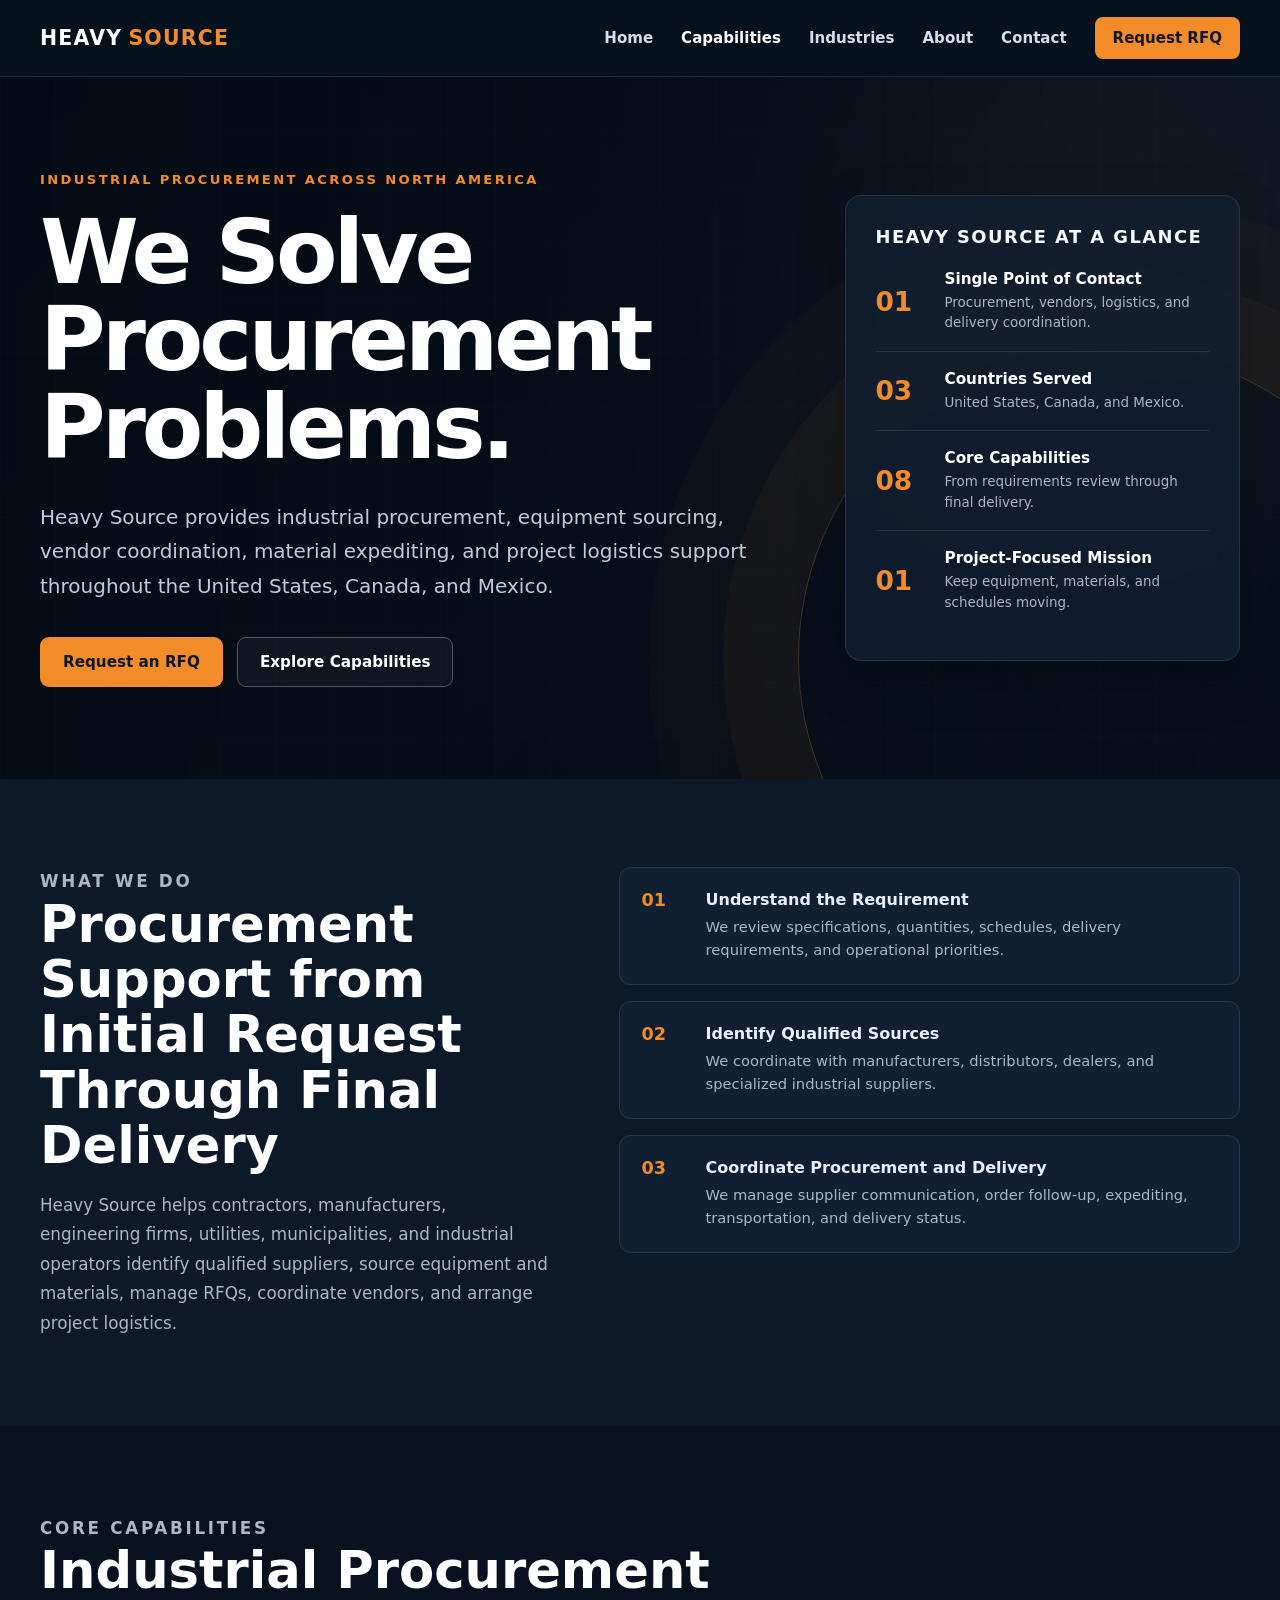
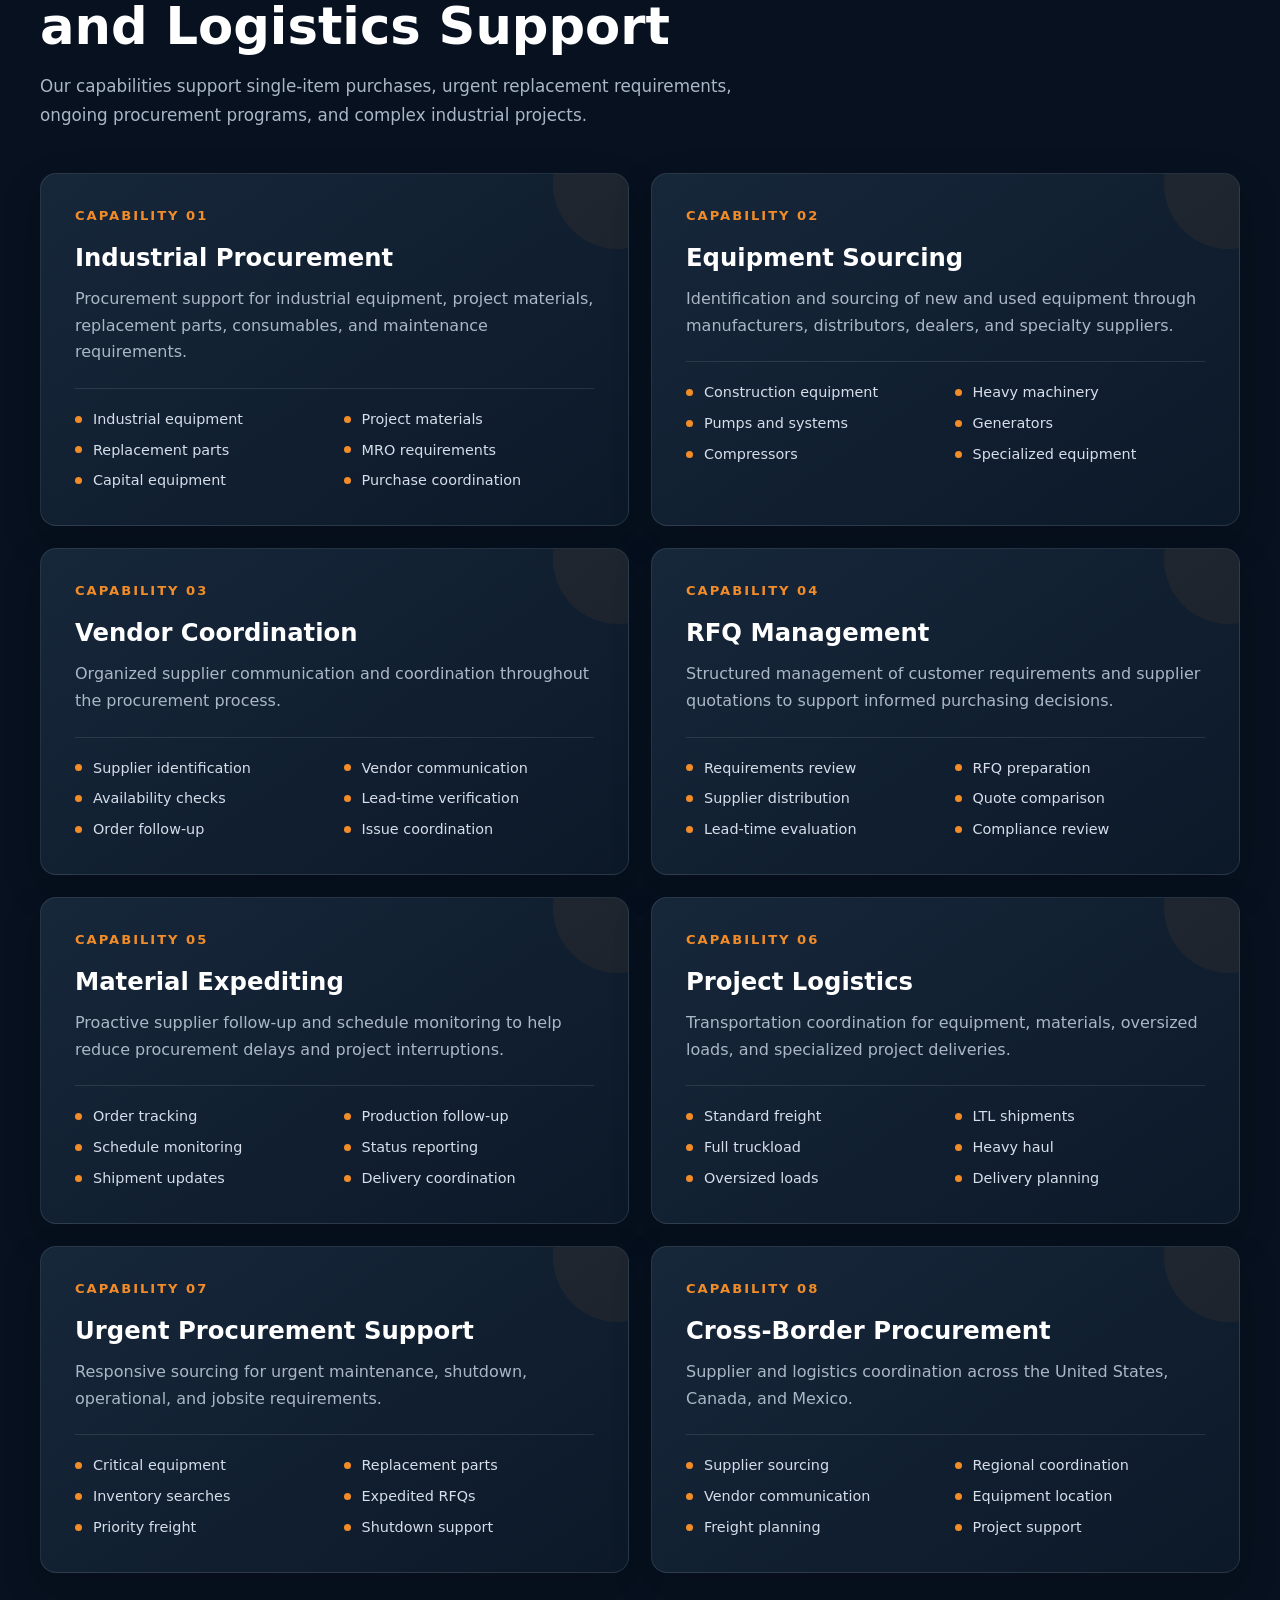
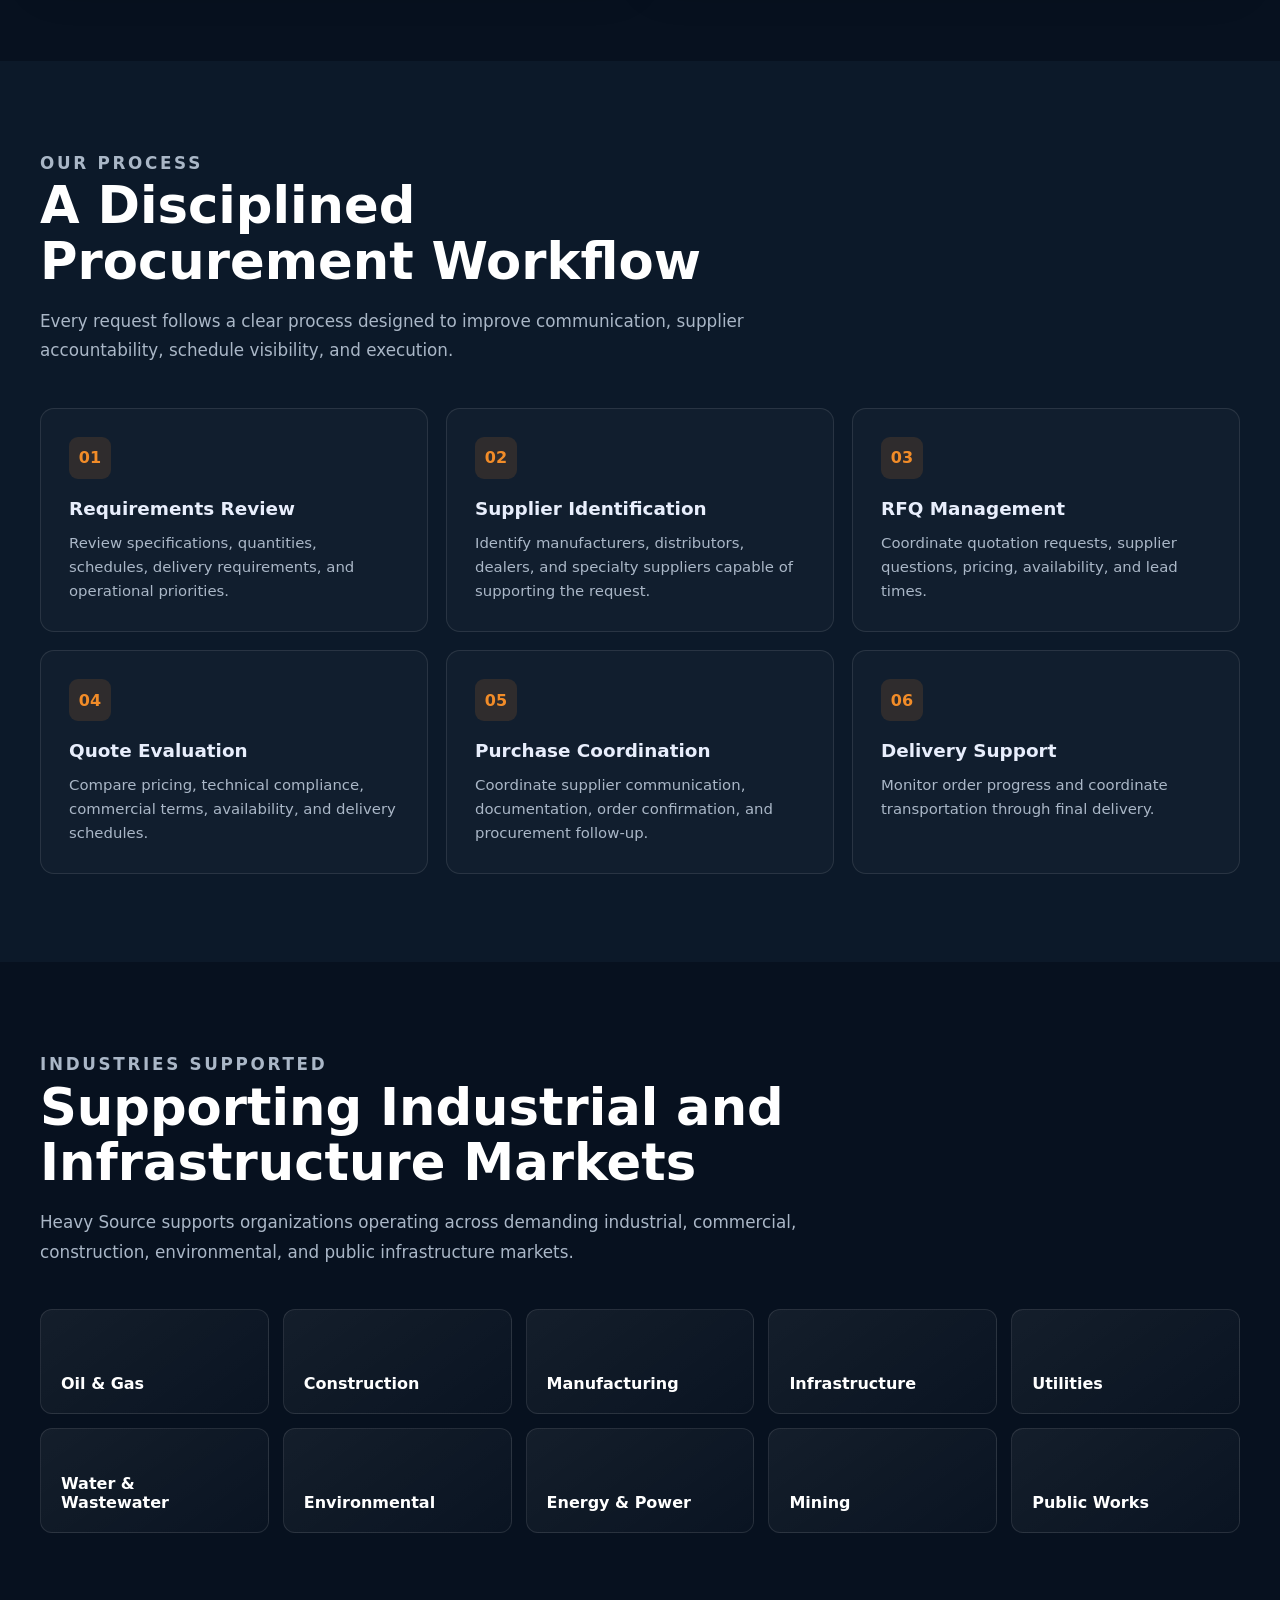
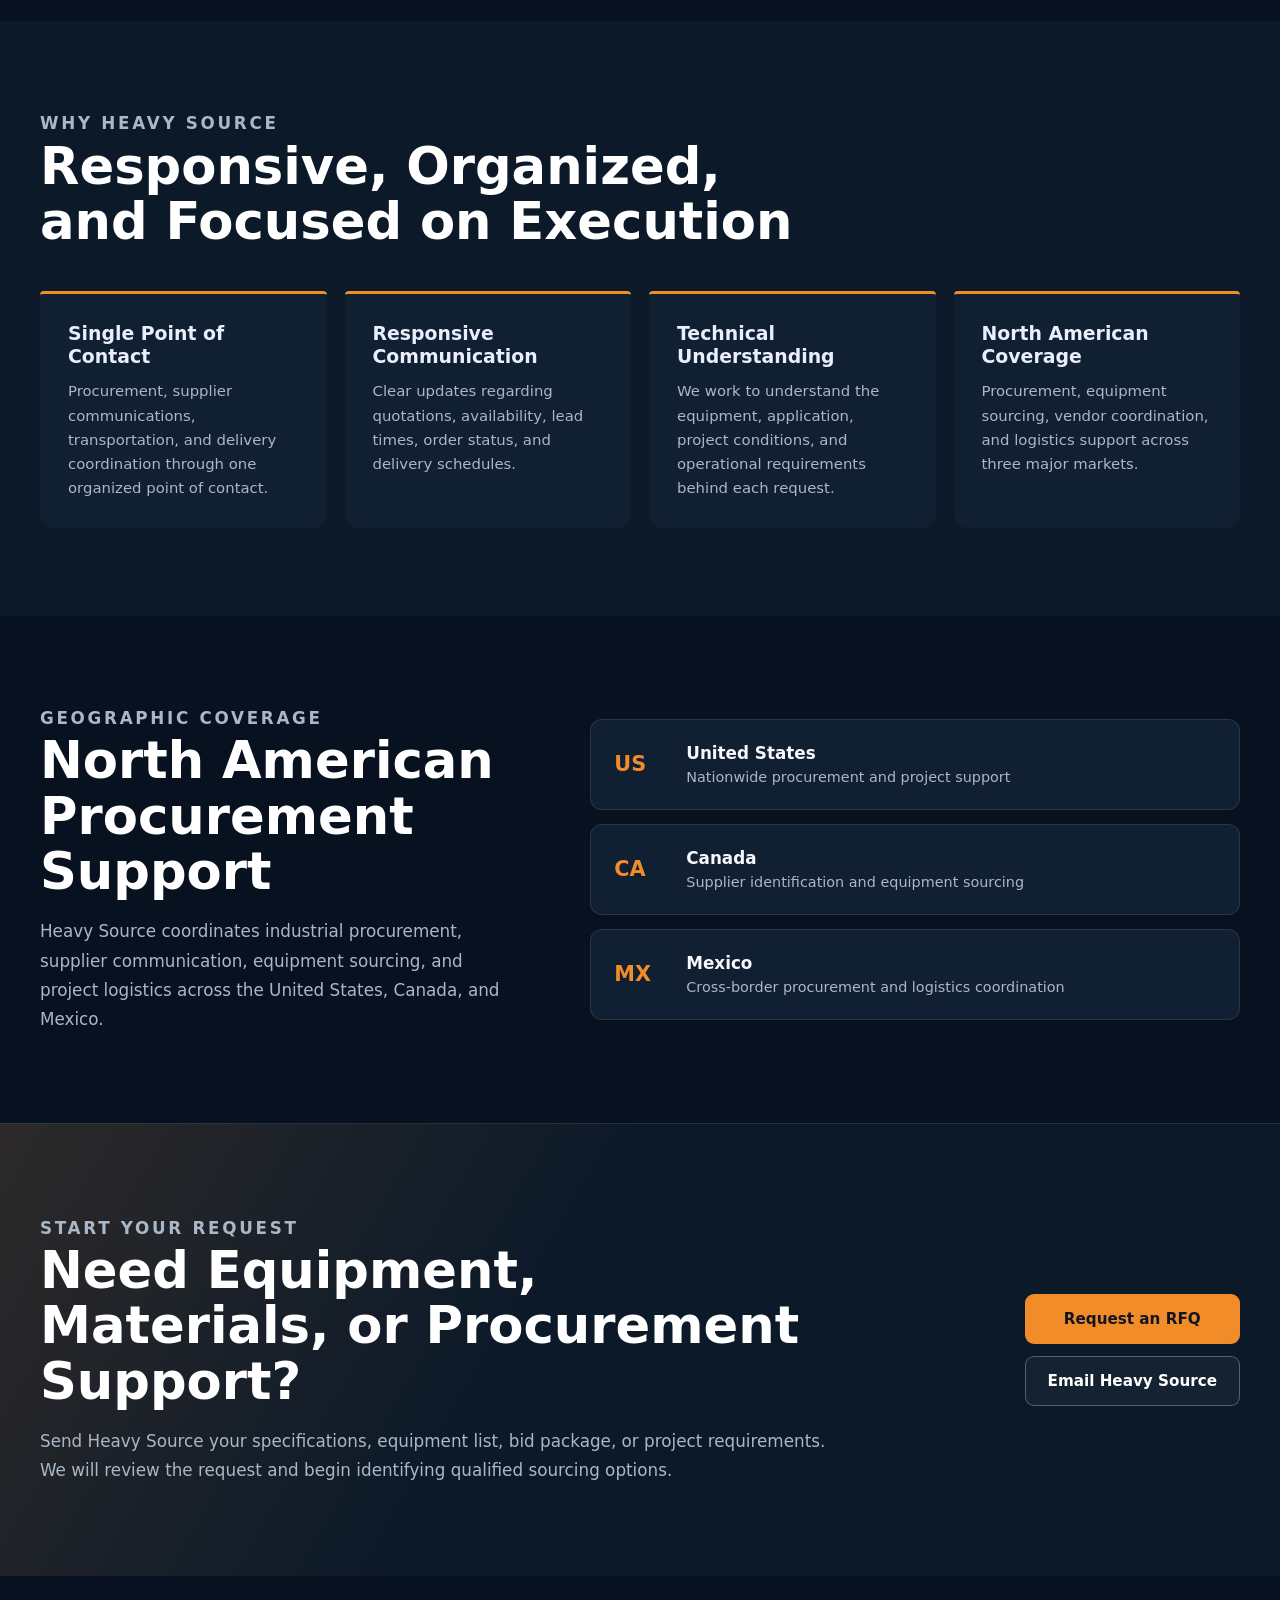
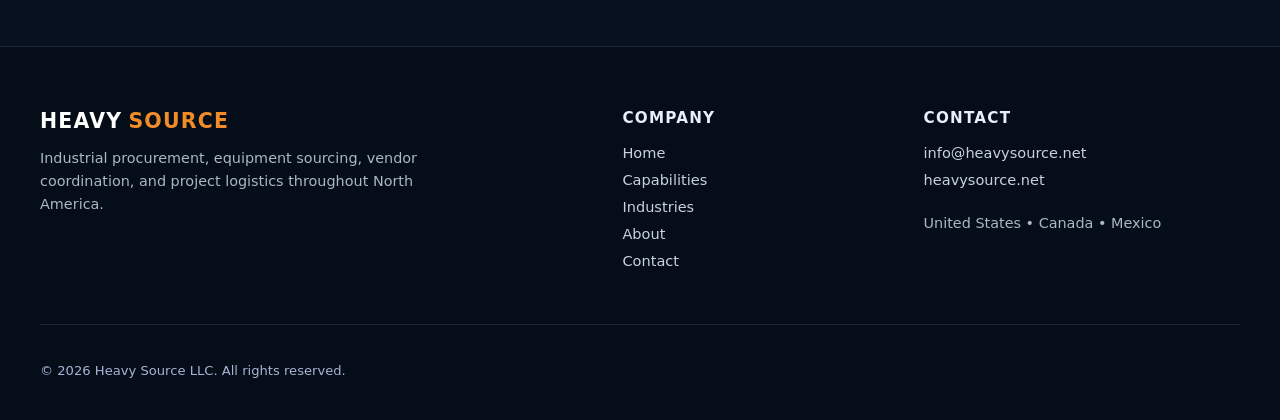
==== capabilities.html @ 03fdd7ea "Add complete capabilities page" ====
<!DOCTYPE html>
<html lang="en">
<head>
  <meta charset="UTF-8">

  <meta
    name="viewport"
    content="width=device-width, initial-scale=1.0"
  >

  <meta
    name="description"
    content="Heavy Source provides industrial procurement, equipment sourcing, vendor coordination, material expediting, and project logistics throughout the United States, Canada, and Mexico."
  >

  <meta
    name="keywords"
    content="industrial procurement, equipment sourcing, heavy equipment sourcing, project logistics, vendor management, material expediting, heavy haul logistics, North America"
  >

  <meta name="author" content="Heavy Source LLC">

  <title>Capabilities | Heavy Source LLC</title>

  <link rel="stylesheet" href="style.css?v=5">

  <style>
    /* =========================================================
       CAPABILITIES PAGE
       These styles are intentionally contained in this file.
       We can move them into style.css after the page is approved.
    ========================================================= */

    :root {
      --cap-bg: #07111f;
      --cap-bg-soft: #0c1929;
      --cap-panel: #101f31;
      --cap-panel-light: #17283b;
      --cap-border: rgba(255, 255, 255, 0.1);
      --cap-text: #f6f8fb;
      --cap-muted: #aab7c7;
      --cap-accent: #f28c28;
      --cap-accent-hover: #ff9d3f;
      --cap-white: #ffffff;
      --cap-max-width: 1200px;
      --cap-radius: 16px;
      --cap-shadow: 0 20px 50px rgba(0, 0, 0, 0.22);
    }

    html {
      scroll-behavior: smooth;
    }

    body {
      margin: 0;
      background: var(--cap-bg);
      color: var(--cap-text);
    }

    .cap-container {
      width: min(calc(100% - 40px), var(--cap-max-width));
      margin: 0 auto;
    }

    .cap-section {
      padding: 88px 0;
    }

    .cap-section-dark {
      background: var(--cap-bg-soft);
    }

    .cap-section-label {
      display: inline-block;
      margin: 0 0 14px;
      color: var(--cap-accent);
      font-size: 0.78rem;
      font-weight: 800;
      letter-spacing: 0.16em;
      text-transform: uppercase;
    }

    .cap-section-heading {
      max-width: 760px;
      margin-bottom: 42px;
    }

    .cap-section-heading h2,
    .cap-intro-copy h2,
    .cap-coverage-copy h2,
    .cap-final-cta h2 {
      margin: 0 0 18px;
      color: var(--cap-white);
      font-size: clamp(2rem, 4vw, 3.25rem);
      line-height: 1.08;
    }

    .cap-section-heading p,
    .cap-intro-copy p,
    .cap-coverage-copy p,
    .cap-final-cta p {
      margin: 0;
      color: var(--cap-muted);
      font-size: 1.05rem;
      line-height: 1.75;
    }

    /* Header */

    .cap-header {
      position: sticky;
      top: 0;
      z-index: 1000;
      border-bottom: 1px solid var(--cap-border);
      background: rgba(7, 17, 31, 0.94);
      backdrop-filter: blur(14px);
    }

    .cap-nav {
      min-height: 76px;
      display: flex;
      align-items: center;
      justify-content: space-between;
      gap: 30px;
    }

    .cap-logo {
      display: inline-flex;
      align-items: baseline;
      gap: 6px;
      color: var(--cap-white);
      text-decoration: none;
      font-size: 1.28rem;
      font-weight: 900;
      letter-spacing: 0.06em;
    }

    .cap-logo-source {
      color: var(--cap-accent);
    }

    .cap-menu {
      display: flex;
      align-items: center;
      gap: 28px;
    }

    .cap-menu a {
      color: #d6deea;
      text-decoration: none;
      font-size: 0.94rem;
      font-weight: 700;
      transition:
        color 0.2s ease,
        transform 0.2s ease;
    }

    .cap-menu a:hover,
    .cap-menu a.active {
      color: var(--cap-white);
    }

    .cap-menu a:hover {
      transform: translateY(-1px);
    }

    .cap-menu .cap-nav-rfq {
      padding: 12px 18px;
      border-radius: 8px;
      background: var(--cap-accent);
      color: #111821;
    }

    .cap-menu .cap-nav-rfq:hover {
      background: var(--cap-accent-hover);
      color: #111821;
    }

    .cap-menu-button {
      display: none;
      border: 1px solid var(--cap-border);
      border-radius: 8px;
      background: transparent;
      color: var(--cap-white);
      padding: 9px 12px;
      font-size: 1.35rem;
      cursor: pointer;
    }

    /* Hero */

    .cap-hero {
      position: relative;
      isolation: isolate;
      overflow: hidden;
      min-height: 700px;
      display: flex;
      align-items: center;
      background:
        linear-gradient(
          90deg,
          rgba(4, 11, 21, 0.98) 0%,
          rgba(4, 11, 21, 0.91) 48%,
          rgba(4, 11, 21, 0.62) 100%
        ),
        radial-gradient(
          circle at 82% 26%,
          rgba(242, 140, 40, 0.2),
          transparent 34%
        ),
        linear-gradient(
          145deg,
          #07111f 0%,
          #10243a 55%,
          #07111f 100%
        );
    }

    .cap-hero::before {
      content: "";
      position: absolute;
      inset: 0;
      z-index: -2;
      opacity: 0.14;
      background-image:
        linear-gradient(
          rgba(255, 255, 255, 0.08) 1px,
          transparent 1px
        ),
        linear-gradient(
          90deg,
          rgba(255, 255, 255, 0.08) 1px,
          transparent 1px
        );
      background-size: 55px 55px;
    }

    .cap-hero::after {
      content: "";
      position: absolute;
      right: -140px;
      bottom: -190px;
      z-index: -1;
      width: 620px;
      height: 620px;
      border: 1px solid rgba(242, 140, 40, 0.28);
      border-radius: 50%;
      box-shadow:
        0 0 0 75px rgba(242, 140, 40, 0.04),
        0 0 0 150px rgba(242, 140, 40, 0.025);
    }

    .cap-hero-layout {
      display: grid;
      grid-template-columns: minmax(0, 1.3fr) minmax(300px, 0.7fr);
      align-items: center;
      gap: 70px;
      padding: 92px 0;
    }

    .cap-eyebrow {
      margin: 0 0 18px;
      color: var(--cap-accent);
      font-size: 0.82rem;
      font-weight: 900;
      letter-spacing: 0.18em;
      text-transform: uppercase;
    }

    .cap-hero h1 {
      max-width: 800px;
      margin: 0;
      color: var(--cap-white);
      font-size: clamp(3rem, 7vw, 5.8rem);
      line-height: 0.98;
      letter-spacing: -0.045em;
    }

    .cap-hero-description {
      max-width: 710px;
      margin: 28px 0 0;
      color: #c1ccda;
      font-size: clamp(1.06rem, 2vw, 1.25rem);
      line-height: 1.72;
    }

    .cap-hero-actions {
      display: flex;
      flex-wrap: wrap;
      gap: 14px;
      margin-top: 34px;
    }

    .cap-button {
      display: inline-flex;
      align-items: center;
      justify-content: center;
      min-height: 50px;
      padding: 0 22px;
      border: 1px solid transparent;
      border-radius: 9px;
      text-decoration: none;
      font-size: 0.95rem;
      font-weight: 800;
      transition:
        transform 0.2s ease,
        background 0.2s ease,
        border-color 0.2s ease;
    }

    .cap-button:hover {
      transform: translateY(-2px);
    }

    .cap-button-primary {
      background: var(--cap-accent);
      color: #101720;
    }

    .cap-button-primary:hover {
      background: var(--cap-accent-hover);
    }

    .cap-button-secondary {
      border-color: rgba(255, 255, 255, 0.28);
      background: rgba(255, 255, 255, 0.04);
      color: var(--cap-white);
    }

    .cap-button-secondary:hover {
      border-color: rgba(255, 255, 255, 0.52);
      background: rgba(255, 255, 255, 0.08);
    }

    .cap-hero-panel {
      padding: 30px;
      border: 1px solid var(--cap-border);
      border-radius: var(--cap-radius);
      background: rgba(16, 31, 49, 0.82);
      box-shadow: var(--cap-shadow);
      backdrop-filter: blur(12px);
    }

    .cap-hero-panel h2 {
      margin: 0 0 22px;
      font-size: 1.12rem;
      text-transform: uppercase;
      letter-spacing: 0.08em;
    }

    .cap-hero-stat {
      display: grid;
      grid-template-columns: 54px 1fr;
      gap: 15px;
      align-items: center;
      padding: 18px 0;
      border-top: 1px solid var(--cap-border);
    }

    .cap-hero-stat:first-of-type {
      border-top: 0;
      padding-top: 0;
    }

    .cap-stat-number {
      color: var(--cap-accent);
      font-size: 1.65rem;
      font-weight: 900;
    }

    .cap-hero-stat strong {
      display: block;
      margin-bottom: 4px;
      color: var(--cap-white);
      font-size: 0.95rem;
    }

    .cap-hero-stat span {
      color: var(--cap-muted);
      font-size: 0.84rem;
      line-height: 1.45;
    }

    /* Introduction */

    .cap-intro-layout {
      display: grid;
      grid-template-columns: minmax(0, 0.9fr) minmax(0, 1.1fr);
      gap: 70px;
      align-items: start;
    }

    .cap-intro-highlights {
      display: grid;
      gap: 16px;
    }

    .cap-highlight {
      display: grid;
      grid-template-columns: 48px 1fr;
      gap: 16px;
      padding: 22px;
      border: 1px solid var(--cap-border);
      border-radius: 12px;
      background: var(--cap-panel);
    }

    .cap-highlight-number {
      color: var(--cap-accent);
      font-size: 1.1rem;
      font-weight: 900;
    }

    .cap-highlight h3 {
      margin: 0 0 7px;
      font-size: 1rem;
    }

    .cap-highlight p {
      margin: 0;
      color: var(--cap-muted);
      font-size: 0.92rem;
      line-height: 1.55;
    }

    /* Capabilities */

    .capability-grid {
      display: grid;
      grid-template-columns: repeat(2, minmax(0, 1fr));
      gap: 22px;
    }

    .capability-card {
      position: relative;
      overflow: hidden;
      padding: 34px;
      border: 1px solid var(--cap-border);
      border-radius: var(--cap-radius);
      background:
        linear-gradient(
          145deg,
          rgba(23, 40, 59, 0.98),
          rgba(12, 25, 41, 0.98)
        );
      box-shadow: 0 15px 40px rgba(0, 0, 0, 0.15);
      transition:
        transform 0.25s ease,
        border-color 0.25s ease;
    }

    .capability-card::after {
      content: "";
      position: absolute;
      top: -55px;
      right: -55px;
      width: 130px;
      height: 130px;
      border-radius: 50%;
      background: rgba(242, 140, 40, 0.06);
      transition: transform 0.25s ease;
    }

    .capability-card:hover {
      transform: translateY(-5px);
      border-color: rgba(242, 140, 40, 0.46);
    }

    .capability-card:hover::after {
      transform: scale(1.25);
    }

    .capability-number {
      margin-bottom: 20px;
      color: var(--cap-accent);
      font-size: 0.82rem;
      font-weight: 900;
      letter-spacing: 0.15em;
    }

    .capability-card h3 {
      margin: 0 0 14px;
      color: var(--cap-white);
      font-size: 1.52rem;
    }

    .capability-card > p {
      margin: 0 0 22px;
      color: var(--cap-muted);
      line-height: 1.66;
    }

    .capability-card ul {
      display: grid;
      grid-template-columns: repeat(2, minmax(0, 1fr));
      gap: 10px 18px;
      margin: 0;
      padding: 20px 0 0;
      border-top: 1px solid var(--cap-border);
      list-style: none;
    }

    .capability-card li {
      position: relative;
      padding-left: 18px;
      color: #d6deea;
      font-size: 0.9rem;
      line-height: 1.45;
    }

    .capability-card li::before {
      content: "";
      position: absolute;
      top: 0.48em;
      left: 0;
      width: 7px;
      height: 7px;
      border-radius: 50%;
      background: var(--cap-accent);
    }

    /* Process */

    .cap-process-grid {
      display: grid;
      grid-template-columns: repeat(3, minmax(0, 1fr));
      gap: 18px;
    }

    .cap-process-step {
      position: relative;
      padding: 28px;
      border: 1px solid var(--cap-border);
      border-radius: 14px;
      background: rgba(255, 255, 255, 0.025);
    }

    .cap-process-step span {
      display: inline-flex;
      width: 42px;
      height: 42px;
      align-items: center;
      justify-content: center;
      margin-bottom: 19px;
      border-radius: 9px;
      background: rgba(242, 140, 40, 0.13);
      color: var(--cap-accent);
      font-weight: 900;
    }

    .cap-process-step h3 {
      margin: 0 0 11px;
      font-size: 1.15rem;
    }

    .cap-process-step p {
      margin: 0;
      color: var(--cap-muted);
      font-size: 0.93rem;
      line-height: 1.62;
    }

    /* Industries */

    .cap-industry-grid {
      display: grid;
      grid-template-columns: repeat(5, minmax(0, 1fr));
      gap: 14px;
    }

    .cap-industry-item {
      min-height: 105px;
      display: flex;
      align-items: flex-end;
      padding: 20px;
      border: 1px solid var(--cap-border);
      border-radius: 12px;
      background:
        linear-gradient(
          145deg,
          rgba(255, 255, 255, 0.055),
          rgba(255, 255, 255, 0.015)
        );
      color: var(--cap-white);
      font-weight: 800;
      transition:
        transform 0.22s ease,
        border-color 0.22s ease;
    }

    .cap-industry-item:hover {
      transform: translateY(-4px);
      border-color: rgba(242, 140, 40, 0.44);
    }

    /* Why Heavy Source */

    .cap-why-grid {
      display: grid;
      grid-template-columns: repeat(4, minmax(0, 1fr));
      gap: 18px;
    }

    .cap-why-card {
      padding: 28px;
      border-top: 3px solid var(--cap-accent);
      border-radius: 4px 4px 14px 14px;
      background: var(--cap-panel);
    }

    .cap-why-card h3 {
      margin: 0 0 12px;
      font-size: 1.18rem;
    }

    .cap-why-card p {
      margin: 0;
      color: var(--cap-muted);
      font-size: 0.93rem;
      line-height: 1.62;
    }

    /* Coverage */

    .cap-coverage-layout {
      display: grid;
      grid-template-columns: minmax(0, 0.85fr) minmax(0, 1.15fr);
      align-items: center;
      gap: 70px;
    }

    .cap-country-grid {
      display: grid;
      gap: 14px;
    }

    .cap-country-card {
      display: grid;
      grid-template-columns: 54px 1fr;
      gap: 18px;
      align-items: center;
      padding: 23px;
      border: 1px solid var(--cap-border);
      border-radius: 12px;
      background: var(--cap-panel);
    }

    .cap-country-code {
      color: var(--cap-accent);
      font-size: 1.3rem;
      font-weight: 900;
    }

    .cap-country-card strong {
      display: block;
      margin-bottom: 4px;
      font-size: 1.05rem;
    }

    .cap-country-card span {
      color: var(--cap-muted);
      font-size: 0.9rem;
    }

    /* Final CTA */

    .cap-final-cta {
      padding: 90px 0;
      background:
        linear-gradient(
          120deg,
          rgba(242, 140, 40, 0.14),
          transparent 42%
        ),
        var(--cap-bg-soft);
      border-top: 1px solid var(--cap-border);
    }

    .cap-final-cta-layout {
      display: grid;
      grid-template-columns: minmax(0, 1fr) auto;
      gap: 55px;
      align-items: center;
    }

    .cap-final-cta-copy {
      max-width: 790px;
    }

    .cap-final-cta-actions {
      display: flex;
      flex-direction: column;
      gap: 12px;
      min-width: 210px;
    }

    /* Footer */

    .cap-footer {
      padding: 62px 0 25px;
      border-top: 1px solid var(--cap-border);
      background: #050d18;
    }

    .cap-footer-layout {
      display: grid;
      grid-template-columns: 1.5fr 0.7fr 0.9fr;
      gap: 55px;
    }

    .cap-footer h3 {
      margin: 0 0 17px;
      font-size: 0.95rem;
      text-transform: uppercase;
      letter-spacing: 0.08em;
    }

    .cap-footer-brand p,
    .cap-footer-contact p {
      max-width: 430px;
      color: var(--cap-muted);
      font-size: 0.9rem;
      line-height: 1.6;
    }

    .cap-footer-links,
    .cap-footer-contact {
      display: flex;
      flex-direction: column;
      align-items: flex-start;
    }

    .cap-footer-links a,
    .cap-footer-contact a {
      margin: 0 0 10px;
      color: #c8d2df;
      text-decoration: none;
      font-size: 0.91rem;
    }

    .cap-footer-links a:hover,
    .cap-footer-contact a:hover {
      color: var(--cap-accent);
    }

    .cap-footer-bottom {
      margin-top: 45px;
      padding-top: 22px;
      border-top: 1px solid var(--cap-border);
      color: #7f8c9b;
      font-size: 0.82rem;
    }

    /* Responsive */

    @media (max-width: 1050px) {
      .cap-hero-layout,
      .cap-intro-layout,
      .cap-coverage-layout {
        grid-template-columns: 1fr;
      }

      .cap-hero {
        min-height: auto;
      }

      .cap-hero-panel {
        max-width: 680px;
      }

      .cap-process-grid {
        grid-template-columns: repeat(2, minmax(0, 1fr));
      }

      .cap-industry-grid {
        grid-template-columns: repeat(3, minmax(0, 1fr));
      }

      .cap-why-grid {
        grid-template-columns: repeat(2, minmax(0, 1fr));
      }
    }

    @media (max-width: 820px) {
      .cap-menu-button {
        display: block;
      }

      .cap-menu {
        position: absolute;
        top: 76px;
        right: 20px;
        left: 20px;
        display: none;
        flex-direction: column;
        align-items: stretch;
        gap: 0;
        padding: 12px;
        border: 1px solid var(--cap-border);
        border-radius: 12px;
        background: #0a1625;
        box-shadow: var(--cap-shadow);
      }

      .cap-menu.open {
        display: flex;
      }

      .cap-menu a {
        padding: 13px 14px;
        border-radius: 7px;
      }

      .cap-menu .cap-nav-rfq {
        margin-top: 8px;
        text-align: center;
      }

      .capability-grid {
        grid-template-columns: 1fr;
      }

      .cap-final-cta-layout {
        grid-template-columns: 1fr;
      }

      .cap-final-cta-actions {
        flex-direction: row;
        flex-wrap: wrap;
      }

      .cap-footer-layout {
        grid-template-columns: 1fr 1fr;
      }

      .cap-footer-brand {
        grid-column: 1 / -1;
      }
    }

    @media (max-width: 620px) {
      .cap-container {
        width: min(calc(100% - 28px), var(--cap-max-width));
      }

      .cap-section {
        padding: 68px 0;
      }

      .cap-hero-layout {
        padding: 72px 0;
      }

      .cap-hero h1 {
        font-size: clamp(2.7rem, 14vw, 4.2rem);
      }

      .cap-hero-actions,
      .cap-final-cta-actions {
        flex-direction: column;
      }

      .cap-button {
        width: 100%;
        box-sizing: border-box;
      }

      .capability-card {
        padding: 27px;
      }

      .capability-card ul {
        grid-template-columns: 1fr;
      }

      .cap-process-grid,
      .cap-industry-grid,
      .cap-why-grid,
      .cap-footer-layout {
        grid-template-columns: 1fr;
      }

      .cap-industry-item {
        min-height: 82px;
      }

      .cap-footer-brand {
        grid-column: auto;
      }
    }
  </style>
</head>

<body>

  <!-- HEADER -->
  <header class="cap-header">
    <div class="cap-container cap-nav">

      <a href="index.html" class="cap-logo" aria-label="Heavy Source home">
        <span>HEAVY</span>
        <span class="cap-logo-source">SOURCE</span>
      </a>

      <button
        class="cap-menu-button"
        type="button"
        aria-label="Open navigation menu"
        aria-expanded="false"
        aria-controls="cap-main-menu"
      >
        ☰
      </button>

      <nav id="cap-main-menu" class="cap-menu">
        <a href="index.html">Home</a>
        <a href="capabilities.html" class="active">Capabilities</a>
        <a href="industries.html">Industries</a>
        <a href="about.html">About</a>
        <a href="index.html#contact">Contact</a>
        <a href="index.html#contact" class="cap-nav-rfq">
          Request RFQ
        </a>
      </nav>

    </div>
  </header>


  <main>

    <!-- HERO -->
    <section class="cap-hero">
      <div class="cap-container cap-hero-layout">

        <div>
          <p class="cap-eyebrow">
            Industrial Procurement Across North America
          </p>

          <h1>
            We Solve Procurement Problems.
          </h1>

          <p class="cap-hero-description">
            Heavy Source provides industrial procurement, equipment sourcing,
            vendor coordination, material expediting, and project logistics
            support throughout the United States, Canada, and Mexico.
          </p>

          <div class="cap-hero-actions">
            <a
              href="index.html#contact"
              class="cap-button cap-button-primary"
            >
              Request an RFQ
            </a>

            <a
              href="#core-capabilities"
              class="cap-button cap-button-secondary"
            >
              Explore Capabilities
            </a>
          </div>
        </div>


        <aside class="cap-hero-panel">
          <h2>Heavy Source at a Glance</h2>

          <div class="cap-hero-stat">
            <div class="cap-stat-number">01</div>

            <div>
              <strong>Single Point of Contact</strong>
              <span>
                Procurement, vendors, logistics, and delivery coordination.
              </span>
            </div>
          </div>

          <div class="cap-hero-stat">
            <div class="cap-stat-number">03</div>

            <div>
              <strong>Countries Served</strong>
              <span>
                United States, Canada, and Mexico.
              </span>
            </div>
          </div>

          <div class="cap-hero-stat">
            <div class="cap-stat-number">08</div>

            <div>
              <strong>Core Capabilities</strong>
              <span>
                From requirements review through final delivery.
              </span>
            </div>
          </div>

          <div class="cap-hero-stat">
            <div class="cap-stat-number">01</div>

            <div>
              <strong>Project-Focused Mission</strong>
              <span>
                Keep equipment, materials, and schedules moving.
              </span>
            </div>
          </div>
        </aside>

      </div>
    </section>


    <!-- INTRODUCTION -->
    <section class="cap-section cap-section-dark">
      <div class="cap-container cap-intro-layout">

        <div class="cap-intro-copy">
          <p class="cap-section-label">What We Do</p>

          <h2>
            Procurement Support from Initial Request Through Final Delivery
          </h2>

          <p>
            Heavy Source helps contractors, manufacturers, engineering firms,
            utilities, municipalities, and industrial operators identify
            qualified suppliers, source equipment and materials, manage RFQs,
            coordinate vendors, and arrange project logistics.
          </p>
        </div>


        <div class="cap-intro-highlights">

          <article class="cap-highlight">
            <div class="cap-highlight-number">01</div>

            <div>
              <h3>Understand the Requirement</h3>

              <p>
                We review specifications, quantities, schedules, delivery
                requirements, and operational priorities.
              </p>
            </div>
          </article>

          <article class="cap-highlight">
            <div class="cap-highlight-number">02</div>

            <div>
              <h3>Identify Qualified Sources</h3>

              <p>
                We coordinate with manufacturers, distributors, dealers, and
                specialized industrial suppliers.
              </p>
            </div>
          </article>

          <article class="cap-highlight">
            <div class="cap-highlight-number">03</div>

            <div>
              <h3>Coordinate Procurement and Delivery</h3>

              <p>
                We manage supplier communication, order follow-up, expediting,
                transportation, and delivery status.
              </p>
            </div>
          </article>

        </div>
      </div>
    </section>


    <!-- CORE CAPABILITIES -->
    <section id="core-capabilities" class="cap-section">
      <div class="cap-container">

        <div class="cap-section-heading">
          <p class="cap-section-label">Core Capabilities</p>

          <h2>
            Industrial Procurement and Logistics Support
          </h2>

          <p>
            Our capabilities support single-item purchases, urgent replacement
            requirements, ongoing procurement programs, and complex industrial
            projects.
          </p>
        </div>


        <div class="capability-grid">

          <article class="capability-card">
            <div class="capability-number">CAPABILITY 01</div>

            <h3>Industrial Procurement</h3>

            <p>
              Procurement support for industrial equipment, project materials,
              replacement parts, consumables, and maintenance requirements.
            </p>

            <ul>
              <li>Industrial equipment</li>
              <li>Project materials</li>
              <li>Replacement parts</li>
              <li>MRO requirements</li>
              <li>Capital equipment</li>
              <li>Purchase coordination</li>
            </ul>
          </article>


          <article class="capability-card">
            <div class="capability-number">CAPABILITY 02</div>

            <h3>Equipment Sourcing</h3>

            <p>
              Identification and sourcing of new and used equipment through
              manufacturers, distributors, dealers, and specialty suppliers.
            </p>

            <ul>
              <li>Construction equipment</li>
              <li>Heavy machinery</li>
              <li>Pumps and systems</li>
              <li>Generators</li>
              <li>Compressors</li>
              <li>Specialized equipment</li>
            </ul>
          </article>


          <article class="capability-card">
            <div class="capability-number">CAPABILITY 03</div>

            <h3>Vendor Coordination</h3>

            <p>
              Organized supplier communication and coordination throughout the
              procurement process.
            </p>

            <ul>
              <li>Supplier identification</li>
              <li>Vendor communication</li>
              <li>Availability checks</li>
              <li>Lead-time verification</li>
              <li>Order follow-up</li>
              <li>Issue coordination</li>
            </ul>
          </article>


          <article class="capability-card">
            <div class="capability-number">CAPABILITY 04</div>

            <h3>RFQ Management</h3>

            <p>
              Structured management of customer requirements and supplier
              quotations to support informed purchasing decisions.
            </p>

            <ul>
              <li>Requirements review</li>
              <li>RFQ preparation</li>
              <li>Supplier distribution</li>
              <li>Quote comparison</li>
              <li>Lead-time evaluation</li>
              <li>Compliance review</li>
            </ul>
          </article>


          <article class="capability-card">
            <div class="capability-number">CAPABILITY 05</div>

            <h3>Material Expediting</h3>

            <p>
              Proactive supplier follow-up and schedule monitoring to help
              reduce procurement delays and project interruptions.
            </p>

            <ul>
              <li>Order tracking</li>
              <li>Production follow-up</li>
              <li>Schedule monitoring</li>
              <li>Status reporting</li>
              <li>Shipment updates</li>
              <li>Delivery coordination</li>
            </ul>
          </article>


          <article class="capability-card">
            <div class="capability-number">CAPABILITY 06</div>

            <h3>Project Logistics</h3>

            <p>
              Transportation coordination for equipment, materials, oversized
              loads, and specialized project deliveries.
            </p>

            <ul>
              <li>Standard freight</li>
              <li>LTL shipments</li>
              <li>Full truckload</li>
              <li>Heavy haul</li>
              <li>Oversized loads</li>
              <li>Delivery planning</li>
            </ul>
          </article>


          <article class="capability-card">
            <div class="capability-number">CAPABILITY 07</div>

            <h3>Urgent Procurement Support</h3>

            <p>
              Responsive sourcing for urgent maintenance, shutdown,
              operational, and jobsite requirements.
            </p>

            <ul>
              <li>Critical equipment</li>
              <li>Replacement parts</li>
              <li>Inventory searches</li>
              <li>Expedited RFQs</li>
              <li>Priority freight</li>
              <li>Shutdown support</li>
            </ul>
          </article>


          <article class="capability-card">
            <div class="capability-number">CAPABILITY 08</div>

            <h3>Cross-Border Procurement</h3>

            <p>
              Supplier and logistics coordination across the United States,
              Canada, and Mexico.
            </p>

            <ul>
              <li>Supplier sourcing</li>
              <li>Regional coordination</li>
              <li>Vendor communication</li>
              <li>Equipment location</li>
              <li>Freight planning</li>
              <li>Project support</li>
            </ul>
          </article>

        </div>
      </div>
    </section>


    <!-- PROCESS -->
    <section class="cap-section cap-section-dark">
      <div class="cap-container">

        <div class="cap-section-heading">
          <p class="cap-section-label">Our Process</p>

          <h2>
            A Disciplined Procurement Workflow
          </h2>

          <p>
            Every request follows a clear process designed to improve
            communication, supplier accountability, schedule visibility, and
            execution.
          </p>
        </div>


        <div class="cap-process-grid">

          <article class="cap-process-step">
            <span>01</span>
            <h3>Requirements Review</h3>
            <p>
              Review specifications, quantities, schedules, delivery
              requirements, and operational priorities.
            </p>
          </article>

          <article class="cap-process-step">
            <span>02</span>
            <h3>Supplier Identification</h3>
            <p>
              Identify manufacturers, distributors, dealers, and specialty
              suppliers capable of supporting the request.
            </p>
          </article>

          <article class="cap-process-step">
            <span>03</span>
            <h3>RFQ Management</h3>
            <p>
              Coordinate quotation requests, supplier questions, pricing,
              availability, and lead times.
            </p>
          </article>

          <article class="cap-process-step">
            <span>04</span>
            <h3>Quote Evaluation</h3>
            <p>
              Compare pricing, technical compliance, commercial terms,
              availability, and delivery schedules.
            </p>
          </article>

          <article class="cap-process-step">
            <span>05</span>
            <h3>Purchase Coordination</h3>
            <p>
              Coordinate supplier communication, documentation, order
              confirmation, and procurement follow-up.
            </p>
          </article>

          <article class="cap-process-step">
            <span>06</span>
            <h3>Delivery Support</h3>
            <p>
              Monitor order progress and coordinate transportation through
              final delivery.
            </p>
          </article>

        </div>
      </div>
    </section>


    <!-- INDUSTRIES -->
    <section class="cap-section">
      <div class="cap-container">

        <div class="cap-section-heading">
          <p class="cap-section-label">Industries Supported</p>

          <h2>
            Supporting Industrial and Infrastructure Markets
          </h2>

          <p>
            Heavy Source supports organizations operating across demanding
            industrial, commercial, construction, environmental, and public
            infrastructure markets.
          </p>
        </div>


        <div class="cap-industry-grid">
          <div class="cap-industry-item">Oil &amp; Gas</div>
          <div class="cap-industry-item">Construction</div>
          <div class="cap-industry-item">Manufacturing</div>
          <div class="cap-industry-item">Infrastructure</div>
          <div class="cap-industry-item">Utilities</div>
          <div class="cap-industry-item">Water &amp; Wastewater</div>
          <div class="cap-industry-item">Environmental</div>
          <div class="cap-industry-item">Energy &amp; Power</div>
          <div class="cap-industry-item">Mining</div>
          <div class="cap-industry-item">Public Works</div>
        </div>

      </div>
    </section>


    <!-- WHY HEAVY SOURCE -->
    <section class="cap-section cap-section-dark">
      <div class="cap-container">

        <div class="cap-section-heading">
          <p class="cap-section-label">Why Heavy Source</p>

          <h2>
            Responsive, Organized, and Focused on Execution
          </h2>
        </div>


        <div class="cap-why-grid">

          <article class="cap-why-card">
            <h3>Single Point of Contact</h3>

            <p>
              Procurement, supplier communications, transportation, and
              delivery coordination through one organized point of contact.
            </p>
          </article>

          <article class="cap-why-card">
            <h3>Responsive Communication</h3>

            <p>
              Clear updates regarding quotations, availability, lead times,
              order status, and delivery schedules.
            </p>
          </article>

          <article class="cap-why-card">
            <h3>Technical Understanding</h3>

            <p>
              We work to understand the equipment, application, project
              conditions, and operational requirements behind each request.
            </p>
          </article>

          <article class="cap-why-card">
            <h3>North American Coverage</h3>

            <p>
              Procurement, equipment sourcing, vendor coordination, and
              logistics support across three major markets.
            </p>
          </article>

        </div>
      </div>
    </section>


    <!-- COVERAGE -->
    <section class="cap-section">
      <div class="cap-container cap-coverage-layout">

        <div class="cap-coverage-copy">
          <p class="cap-section-label">Geographic Coverage</p>

          <h2>
            North American Procurement Support
          </h2>

          <p>
            Heavy Source coordinates industrial procurement, supplier
            communication, equipment sourcing, and project logistics across
            the United States, Canada, and Mexico.
          </p>
        </div>


        <div class="cap-country-grid">

          <article class="cap-country-card">
            <div class="cap-country-code">US</div>

            <div>
              <strong>United States</strong>
              <span>Nationwide procurement and project support</span>
            </div>
          </article>

          <article class="cap-country-card">
            <div class="cap-country-code">CA</div>

            <div>
              <strong>Canada</strong>
              <span>Supplier identification and equipment sourcing</span>
            </div>
          </article>

          <article class="cap-country-card">
            <div class="cap-country-code">MX</div>

            <div>
              <strong>Mexico</strong>
              <span>Cross-border procurement and logistics coordination</span>
            </div>
          </article>

        </div>
      </div>
    </section>


    <!-- FINAL CTA -->
    <section class="cap-final-cta">
      <div class="cap-container cap-final-cta-layout">

        <div class="cap-final-cta-copy">
          <p class="cap-section-label">Start Your Request</p>

          <h2>
            Need Equipment, Materials, or Procurement Support?
          </h2>

          <p>
            Send Heavy Source your specifications, equipment list, bid
            package, or project requirements. We will review the request and
            begin identifying qualified sourcing options.
          </p>
        </div>


        <div class="cap-final-cta-actions">
          <a
            href="index.html#contact"
            class="cap-button cap-button-primary"
          >
            Request an RFQ
          </a>

          <a
            href="mailto:info@heavysource.net"
            class="cap-button cap-button-secondary"
          >
            Email Heavy Source
          </a>
        </div>

      </div>
    </section>

  </main>


  <!-- FOOTER -->
  <footer class="cap-footer">
    <div class="cap-container cap-footer-layout">

      <div class="cap-footer-brand">
        <a href="index.html" class="cap-logo">
          <span>HEAVY</span>
          <span class="cap-logo-source">SOURCE</span>
        </a>

        <p>
          Industrial procurement, equipment sourcing, vendor coordination,
          and project logistics throughout North America.
        </p>
      </div>


      <div class="cap-footer-links">
        <h3>Company</h3>

        <a href="index.html">Home</a>
        <a href="capabilities.html">Capabilities</a>
        <a href="industries.html">Industries</a>
        <a href="about.html">About</a>
        <a href="index.html#contact">Contact</a>
      </div>


      <div class="cap-footer-contact">
        <h3>Contact</h3>

        <a href="mailto:info@heavysource.net">
          info@heavysource.net
        </a>

        <a href="https://heavysource.net">
          heavysource.net
        </a>

        <p>
          United States • Canada • Mexico
        </p>
      </div>

    </div>


    <div class="cap-container cap-footer-bottom">
      <p>
        &copy; <span id="current-year"></span> Heavy Source LLC.
        All rights reserved.
      </p>
    </div>
  </footer>


  <script>
    const menuButton = document.querySelector(".cap-menu-button");
    const mainMenu = document.querySelector(".cap-menu");

    if (menuButton && mainMenu) {
      menuButton.addEventListener("click", function () {
        const menuIsOpen = mainMenu.classList.toggle("open");

        menuButton.setAttribute(
          "aria-expanded",
          menuIsOpen ? "true" : "false"
        );
      });

      mainMenu.querySelectorAll("a").forEach(function (link) {
        link.addEventListener("click", function () {
          mainMenu.classList.remove("open");
          menuButton.setAttribute("aria-expanded", "false");
        });
      });
    }

    const currentYear = document.getElementById("current-year");

    if (currentYear) {
      currentYear.textContent = new Date().getFullYear();
    }
  </script>

</body>
</html>
---- style.css ----
:root {
  --bg: #0b1220;
  --panel: #0f1a2f;
  --text: #e8eefc;
  --muted: #a7b4d6;
  --line: rgba(255, 255, 255, 0.1);
  --accent: #60a5fa;
  --accent2: #34d399;
  --shadow: 0 18px 50px rgba(0, 0, 0, 0.35);
  --radius: 16px;
}

* {
  box-sizing: border-box;
}

html {
  scroll-behavior: smooth;
}

html,
body {
  min-height: 100%;
}

body {
  margin: 0;
  font-family:
    ui-sans-serif,
    system-ui,
    -apple-system,
    BlinkMacSystemFont,
    "Segoe UI",
    Roboto,
    Helvetica,
    Arial,
    sans-serif;
  color: var(--text);
  background:
    radial-gradient(
      900px 500px at 15% 10%,
      rgba(96, 165, 250, 0.2),
      transparent 60%
    ),
    radial-gradient(
      900px 500px at 85% 0%,
      rgba(52, 211, 153, 0.14),
      transparent 60%
    ),
    linear-gradient(180deg, var(--bg), #070b14 70%);
}

img {
  max-width: 100%;
}

a {
  color: inherit;
}

a:hover {
  opacity: 0.92;
}

p {
  line-height: 1.65;
  color: var(--muted);
}

h1,
h2,
h3 {
  line-height: 1.2;
  margin: 0 0 0.5rem;
}

h1 {
  font-size: clamp(32px, 4vw, 52px);
  letter-spacing: -0.02em;
}

h2 {
  font-size: clamp(24px, 2.4vw, 32px);
}

h3 {
  font-size: 18px;
  color: var(--text);
}

ul {
  line-height: 1.6;
}

.wrap {
  width: min(1200px, 92vw);
  margin: 0 auto;
}


/* HEADER */

.site-header {
  position: sticky;
  top: 0;
  z-index: 100;
  backdrop-filter: saturate(120%) blur(12px);
  background: rgba(7, 11, 20, 0.88);
  border-bottom: 1px solid var(--line);
}

.header-inner {
  display: flex;
  align-items: center;
  justify-content: space-between;
  gap: 24px;
  padding: 14px 0;
}

.brand {
  display: flex;
  align-items: center;
  gap: 14px;
  min-width: 260px;
  text-decoration: none;
}

.brand:hover {
  opacity: 1;
}

.logo-img {
  width: 72px;
  height: 48px;
  object-fit: contain;
  display: block;
  background: #fff;
}

.brand-text {
  display: flex;
  flex-direction: column;
}

.brand-name {
  font-size: 1.4rem;
  font-weight: 800;
  letter-spacing: -0.01em;
  text-decoration: none;
}

.brand-tag {
  margin-top: 3px;
  font-size: 0.9rem;
  color: #cbd5e1;
  text-decoration: none;
}

.nav {
  display: flex;
  align-items: center;
  justify-content: flex-end;
  gap: 10px;
  flex-wrap: wrap;
}

.nav a {
  padding: 9px 11px;
  border: 1px solid transparent;
  border-radius: 12px;
  color: var(--muted);
  font-size: 14px;
  font-weight: 700;
  text-decoration: none;
}

.nav a:hover,
.nav a[aria-current="page"] {
  color: var(--text);
  border-color: var(--line);
  background: rgba(255, 255, 255, 0.04);
}


/* BUTTONS */

.btn {
  display: inline-flex;
  align-items: center;
  justify-content: center;
  gap: 8px;
  padding: 11px 16px;
  border: 1px solid rgba(96, 165, 250, 0.35);
  border-radius: 14px;
  color: var(--text);
  background:
    linear-gradient(
      135deg,
      rgba(96, 165, 250, 0.22),
      rgba(52, 211, 153, 0.12)
    );
  font-size: 14px;
  font-weight: 800;
  text-decoration: none;
  cursor: pointer;
}

.btn:hover {
  opacity: 1;
  background:
    linear-gradient(
      135deg,
      rgba(96, 165, 250, 0.32),
      rgba(52, 211, 153, 0.2)
    );
}

.btn.ghost {
  border-color: var(--line);
  background: rgba(255, 255, 255, 0.04);
}

.btn.small {
  padding: 9px 13px;
  border-radius: 12px;
}


/* MAIN AND HERO */

main {
  padding: 0 0 70px;
}

.hero {
  position: relative;
  padding: 34px 0;
  background:
    url("hero-bg.jpg.JPG") center center / cover no-repeat;
  isolation: isolate;
}

.hero::before {
  content: "";
  position: absolute;
  inset: 0;
  z-index: -1;
  background:
    linear-gradient(
      90deg,
      rgba(5, 10, 20, 0.82),
      rgba(5, 10, 20, 0.58)
    );
}

.hero-grid {
  display: grid;
  grid-template-columns: minmax(0, 1.35fr) minmax(320px, 0.65fr);
  gap: 24px;
  align-items: start;
}

.hero-copy {
  padding: 30px;
  border: 1px solid var(--line);
  border-radius: var(--radius);
  background: rgba(8, 15, 30, 0.44);
  box-shadow: var(--shadow);
  backdrop-filter: blur(4px);
}

.hero-card .card {
  margin-bottom: 0;
}

.lead {
  margin: 12px 0 18px;
  font-size: 17px;
}

.eyebrow {
  margin: 0 0 16px;
  color: #b9c7e8;
  font-size: 14px;
  font-weight: 800;
  letter-spacing: 0.04em;
  text-transform: uppercase;
}

.cta-row {
  display: flex;
  gap: 12px;
  flex-wrap: wrap;
  margin-top: 18px;
}

.trust {
  display: flex;
  gap: 10px;
  flex-wrap: wrap;
  margin-top: 20px;
}

.chip {
  padding: 8px 11px;
  border: 1px solid var(--line);
  border-radius: 999px;
  background: rgba(255, 255, 255, 0.05);
  color: #dce6fa;
  font-size: 13px;
  font-weight: 700;
}


/* SECTIONS */

.section {
  margin-top: 0;
  padding: 58px 0;
}

.section.alt {
  background: rgba(255, 255, 255, 0.018);
  border-top: 1px solid rgba(255, 255, 255, 0.035);
  border-bottom: 1px solid rgba(255, 255, 255, 0.035);
}

.muted {
  color: var(--muted);
}

.card {
  padding: 24px;
  margin-bottom: 18px;
  border: 1px solid rgba(255, 255, 255, 0.09);
  border-radius: var(--radius);
  background: rgba(17, 24, 39, 0.9);
  box-shadow: var(--shadow);
}

.card h3 {
  margin: 0 0 8px;
}

.card p {
  margin-top: 0;
}

.note {
  margin-top: 18px;
  padding: 14px;
  border: 1px solid var(--line);
  border-radius: 12px;
  background: rgba(0, 0, 0, 0.22);
  color: var(--muted);
}

.checklist {
  margin: 14px 0 0;
  padding-left: 22px;
  color: var(--muted);
}

.checklist li {
  margin: 8px 0;
}


/* SERVICE CARDS */

.services-grid {
  display: grid;
  grid-template-columns: repeat(3, minmax(0, 1fr));
  gap: 20px;
  margin-top: 24px;
}

.service-card {
  position: relative;
  min-height: 300px;
  overflow: hidden;
  border: 1px solid var(--line);
  border-radius: 18px;
  background-position: center;
  background-repeat: no-repeat;
  background-size: cover;
  box-shadow: var(--shadow);
  transition:
    transform 0.25s ease,
    border-color 0.25s ease;
}

.service-card:hover {
  transform: translateY(-5px);
  border-color: rgba(96, 165, 250, 0.45);
}

.service-card .overlay {
  position: absolute;
  inset: 0;
  background:
    linear-gradient(
      to bottom,
      rgba(5, 10, 20, 0.28),
      rgba(5, 10, 20, 0.92)
    );
}

.service-card .content {
  position: absolute;
  right: 0;
  bottom: 0;
  left: 0;
  z-index: 1;
  padding: 24px;
}

.service-card h3 {
  margin: 0 0 10px;
  color: #fff;
  font-size: 21px;
}

.service-card p {
  margin: 0;
  color: #d7e0f2;
  font-size: 15px;
  line-height: 1.55;
}


/* INDUSTRY AND DETAIL CARDS */

.industries-grid {
  display: grid;
  grid-template-columns: repeat(4, minmax(0, 1fr));
  gap: 16px;
  margin-top: 24px;
}

.industry-card {
  min-height: 160px;
  padding: 20px;
  border: 1px solid rgba(255, 255, 255, 0.09);
  border-radius: 14px;
  background: rgba(255, 255, 255, 0.035);
  transition:
    transform 0.2s ease,
    background 0.2s ease;
}

.industry-card:hover {
  transform: translateY(-4px);
  background: rgba(255, 255, 255, 0.065);
}

.industry-card h3 {
  margin: 0 0 10px;
  color: #fff;
  font-size: 17px;
}

.industry-card p {
  margin: 0;
  color: #cbd5e1;
  font-size: 14px;
  line-height: 1.55;
}


/* CONTACT */

.contact {
  display: grid;
  grid-template-columns: minmax(0, 0.8fr) minmax(420px, 1.2fr);
  gap: 28px;
  align-items: start;
}

.contact-box {
  display: grid;
  gap: 10px;
  margin-top: 16px;
  padding: 18px;
  border: 1px solid var(--line);
  border-radius: 14px;
  background: rgba(0, 0, 0, 0.18);
}

.contact-box a {
  color: var(--text);
  text-decoration: none;
  border-bottom: 1px dashed rgba(255, 255, 255, 0.35);
}

.contact-form {
  display: flex;
  flex-direction: column;
  gap: 14px;
  width: 100%;
  max-width: none;
}

.form-row input,
.form-row textarea {
  width: 100%;
  padding: 14px 16px;
  border: 1px solid rgba(255, 255, 255, 0.15);
  border-radius: 11px;
  background: rgba(255, 255, 255, 0.035);
  color: #fff;
  font-family: inherit;
  font-size: 15px;
}

.form-row textarea {
  min-height: 170px;
  resize: vertical;
}

.form-row input::placeholder,
.form-row textarea::placeholder {
  color: #94a3b8;
}

.form-row input:focus,
.form-row textarea:focus {
  outline: none;
  border-color: rgba(96, 165, 250, 0.7);
  background: rgba(255, 255, 255, 0.055);
}

.contact-form .btn {
  width: 100%;
}

.smallprint {
  margin-top: 12px;
  color: rgba(167, 180, 214, 0.85);
  font-size: 12px;
}


/* FOOTER */

.site-footer {
  border-top: 1px solid var(--line);
  background: rgba(7, 11, 20, 0.78);
}

.footer-inner {
  display: flex;
  justify-content: space-between;
  gap: 14px;
  flex-wrap: wrap;
  padding: 22px 0;
}

.footer-inner .muted {
  color: var(--muted);
  font-size: 12px;
}


/* TABLET */

@media (max-width: 1000px) {
  .hero-grid {
    grid-template-columns: 1fr;
  }

  .hero-card {
    max-width: none;
  }

  .industries-grid {
    grid-template-columns: repeat(2, minmax(0, 1fr));
  }

  .contact {
    grid-template-columns: 1fr;
  }

  .contact-form {
    max-width: none;
  }
}


/* MOBILE */

@media (max-width: 760px) {
  .header-inner {
    align-items: flex-start;
    flex-direction: column;
  }

  .brand {
    min-width: 0;
  }

  .brand-tag {
    font-size: 0.75rem;
  }

  .nav {
    width: 100%;
    justify-content: flex-start;
  }

  .nav a {
    padding: 7px 8px;
    font-size: 13px;
  }

  .hero {
    padding: 22px 0;
  }

  .hero-copy {
    padding: 22px;
  }

  .services-grid,
  .industries-grid {
    grid-template-columns: 1fr;
  }

  .service-card {
    min-height: 250px;
  }

  .section {
    padding: 42px 0;
  }
}


/* REDUCED MOTION */

@media (prefers-reduced-motion: reduce) {
  * {
    scroll-behavior: auto;
    transition: none !important;
  }
}
.brand,
.brand *,
.brand:visited,
.brand:hover,
.brand:focus {
  text-decoration: none !important;
}
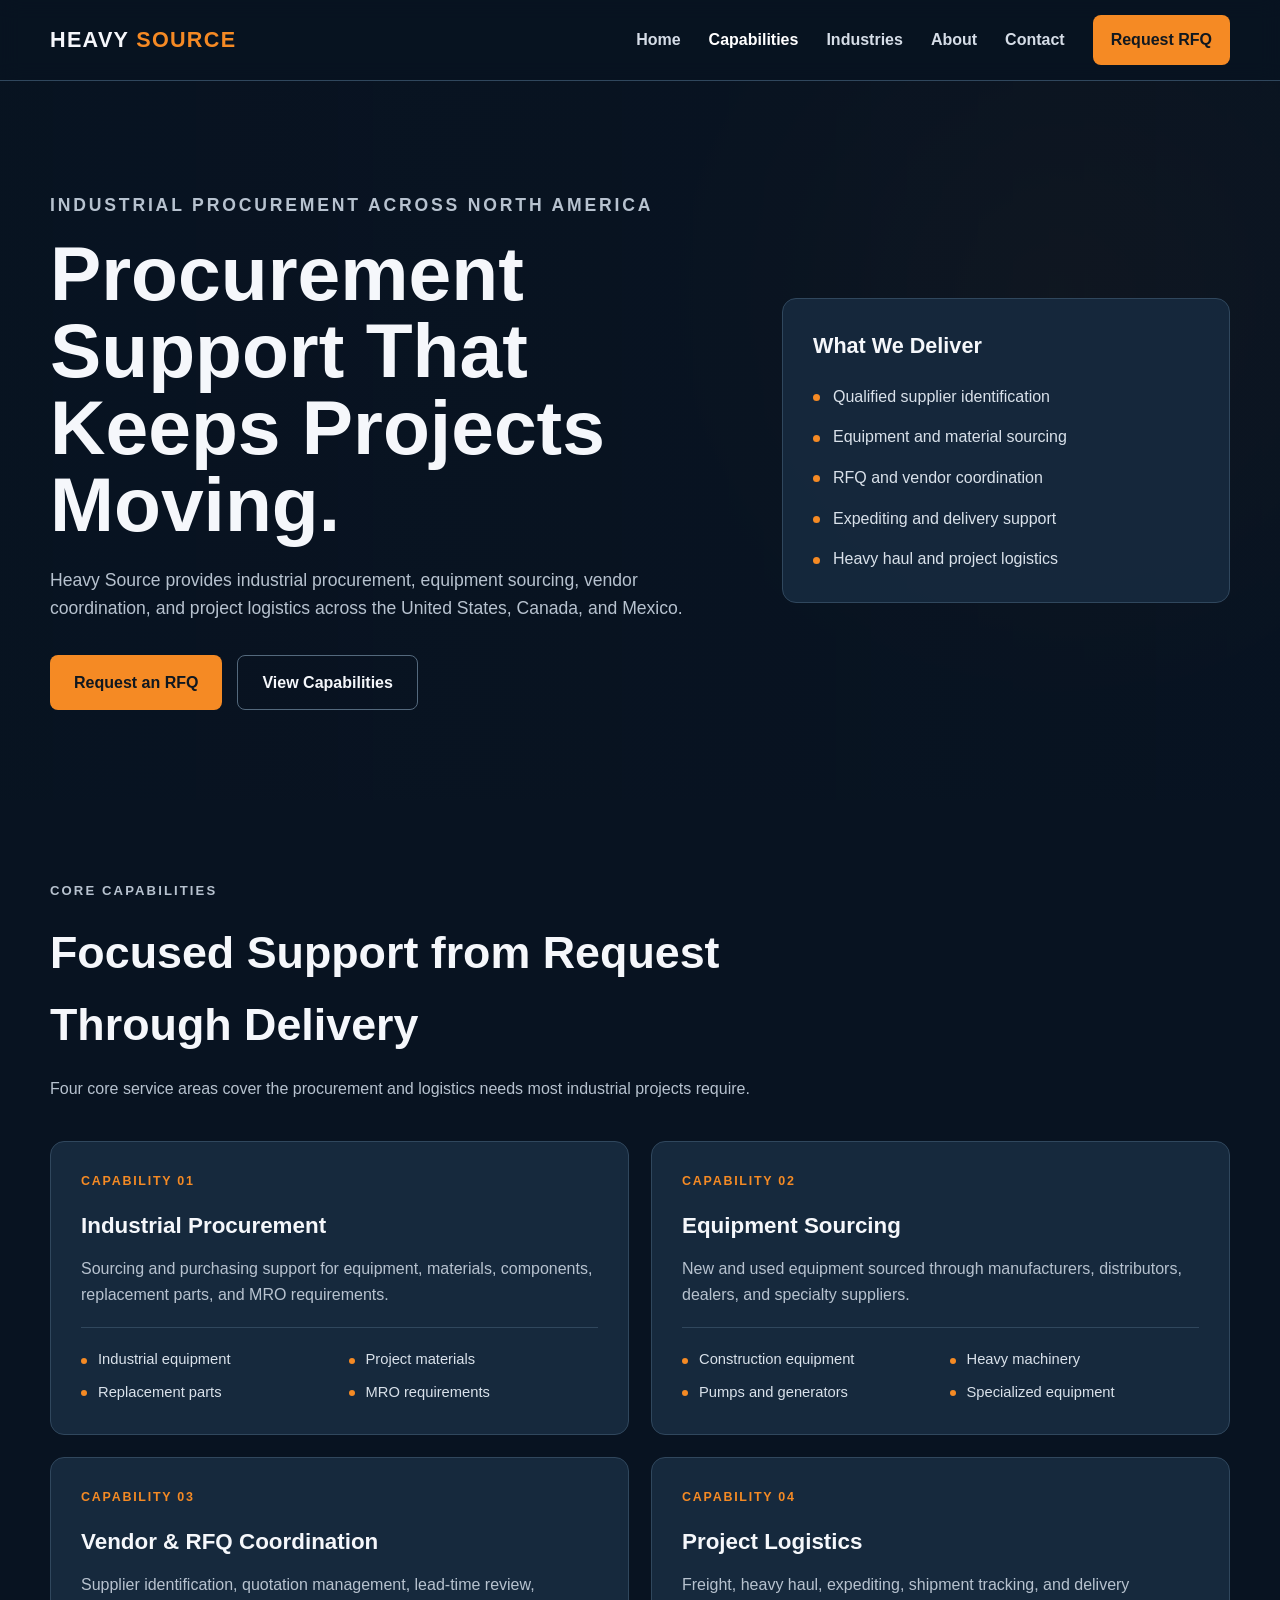
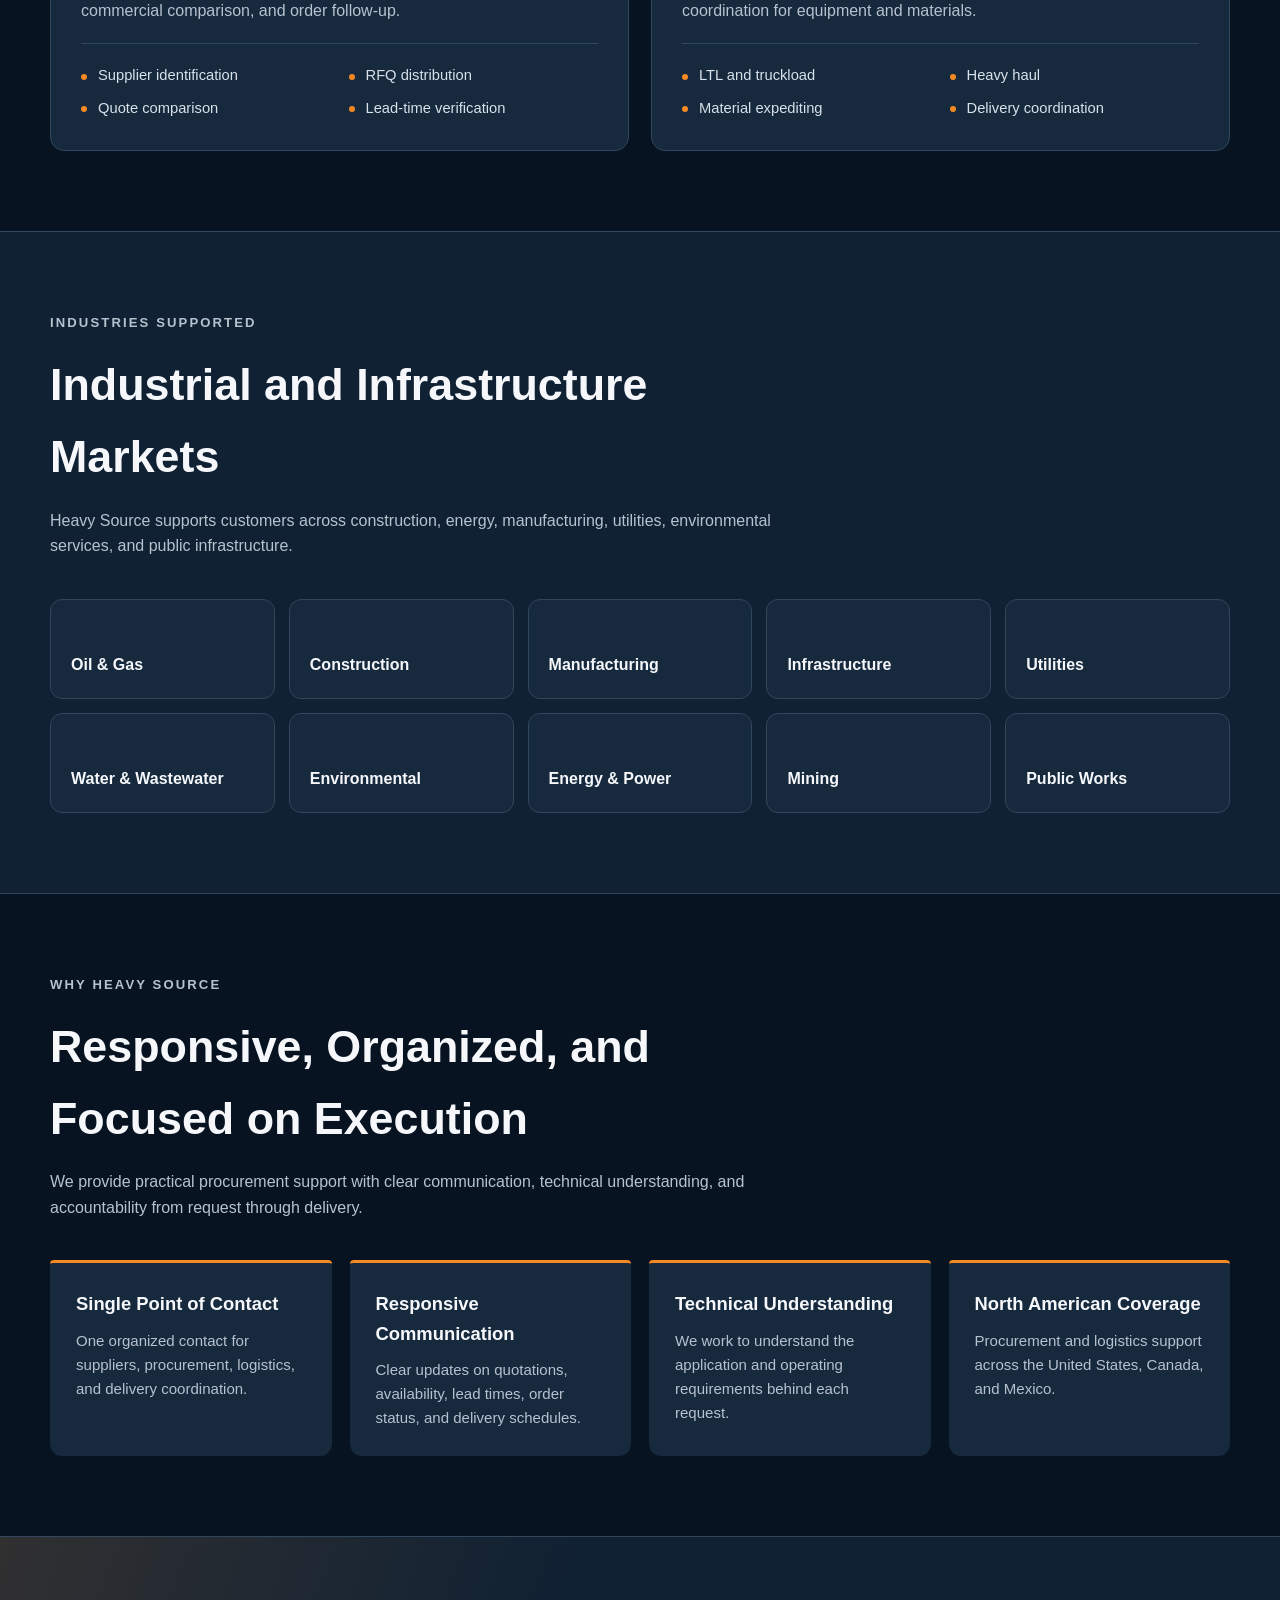
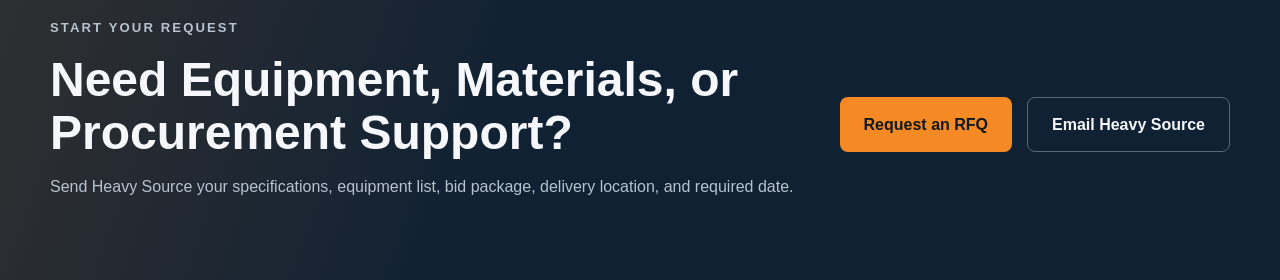
==== commit 1b179d23: "Update capabilities.html" ====
--- a/capabilities.html
+++ b/capabilities.html
@@ -1,1632 +1,1255 @@
 <!DOCTYPE html>
 <html lang="en">
+
 <head>
-  <meta charset="UTF-8">
-
-  <meta
-    name="viewport"
-    content="width=device-width, initial-scale=1.0"
-  >
-
-  <meta
-    name="description"
-    content="Heavy Source provides industrial procurement, equipment sourcing, vendor coordination, material expediting, and project logistics throughout the United States, Canada, and Mexico."
-  >
-
-  <meta
-    name="keywords"
-    content="industrial procurement, equipment sourcing, heavy equipment sourcing, project logistics, vendor management, material expediting, heavy haul logistics, North America"
-  >
-
-  <meta name="author" content="Heavy Source LLC">
-
-  <title>Capabilities | Heavy Source LLC</title>
-
-  <link rel="stylesheet" href="style.css?v=5">
-
-  <style>
-    /* =========================================================
-       CAPABILITIES PAGE
-       These styles are intentionally contained in this file.
-       We can move them into style.css after the page is approved.
-    ========================================================= */
-
-    :root {
-      --cap-bg: #07111f;
-      --cap-bg-soft: #0c1929;
-      --cap-panel: #101f31;
-      --cap-panel-light: #17283b;
-      --cap-border: rgba(255, 255, 255, 0.1);
-      --cap-text: #f6f8fb;
-      --cap-muted: #aab7c7;
-      --cap-accent: #f28c28;
-      --cap-accent-hover: #ff9d3f;
-      --cap-white: #ffffff;
-      --cap-max-width: 1200px;
-      --cap-radius: 16px;
-      --cap-shadow: 0 20px 50px rgba(0, 0, 0, 0.22);
-    }
-
-    html {
-      scroll-behavior: smooth;
-    }
-
-    body {
-      margin: 0;
-      background: var(--cap-bg);
-      color: var(--cap-text);
-    }
-
-    .cap-container {
-      width: min(calc(100% - 40px), var(--cap-max-width));
-      margin: 0 auto;
-    }
-
-    .cap-section {
-      padding: 88px 0;
-    }
-
-    .cap-section-dark {
-      background: var(--cap-bg-soft);
-    }
-
-    .cap-section-label {
-      display: inline-block;
-      margin: 0 0 14px;
-      color: var(--cap-accent);
-      font-size: 0.78rem;
-      font-weight: 800;
-      letter-spacing: 0.16em;
-      text-transform: uppercase;
-    }
-
-    .cap-section-heading {
-      max-width: 760px;
-      margin-bottom: 42px;
-    }
-
-    .cap-section-heading h2,
-    .cap-intro-copy h2,
-    .cap-coverage-copy h2,
-    .cap-final-cta h2 {
-      margin: 0 0 18px;
-      color: var(--cap-white);
-      font-size: clamp(2rem, 4vw, 3.25rem);
-      line-height: 1.08;
-    }
-
-    .cap-section-heading p,
-    .cap-intro-copy p,
-    .cap-coverage-copy p,
-    .cap-final-cta p {
-      margin: 0;
-      color: var(--cap-muted);
-      font-size: 1.05rem;
-      line-height: 1.75;
-    }
-
-    /* Header */
-
-    .cap-header {
-      position: sticky;
-      top: 0;
-      z-index: 1000;
-      border-bottom: 1px solid var(--cap-border);
-      background: rgba(7, 17, 31, 0.94);
-      backdrop-filter: blur(14px);
-    }
-
-    .cap-nav {
-      min-height: 76px;
-      display: flex;
-      align-items: center;
-      justify-content: space-between;
-      gap: 30px;
-    }
-
-    .cap-logo {
-      display: inline-flex;
-      align-items: baseline;
-      gap: 6px;
-      color: var(--cap-white);
-      text-decoration: none;
-      font-size: 1.28rem;
-      font-weight: 900;
-      letter-spacing: 0.06em;
-    }
-
-    .cap-logo-source {
-      color: var(--cap-accent);
-    }
-
-    .cap-menu {
-      display: flex;
-      align-items: center;
-      gap: 28px;
-    }
-
-    .cap-menu a {
-      color: #d6deea;
-      text-decoration: none;
-      font-size: 0.94rem;
-      font-weight: 700;
-      transition:
-        color 0.2s ease,
-        transform 0.2s ease;
-    }
-
-    .cap-menu a:hover,
-    .cap-menu a.active {
-      color: var(--cap-white);
-    }
-
-    .cap-menu a:hover {
-      transform: translateY(-1px);
-    }
-
-    .cap-menu .cap-nav-rfq {
-      padding: 12px 18px;
-      border-radius: 8px;
-      background: var(--cap-accent);
-      color: #111821;
-    }
-
-    .cap-menu .cap-nav-rfq:hover {
-      background: var(--cap-accent-hover);
-      color: #111821;
-    }
-
-    .cap-menu-button {
-      display: none;
-      border: 1px solid var(--cap-border);
-      border-radius: 8px;
-      background: transparent;
-      color: var(--cap-white);
-      padding: 9px 12px;
-      font-size: 1.35rem;
-      cursor: pointer;
-    }
-
-    /* Hero */
-
-    .cap-hero {
-      position: relative;
-      isolation: isolate;
-      overflow: hidden;
-      min-height: 700px;
-      display: flex;
-      align-items: center;
-      background:
-        linear-gradient(
-          90deg,
-          rgba(4, 11, 21, 0.98) 0%,
-          rgba(4, 11, 21, 0.91) 48%,
-          rgba(4, 11, 21, 0.62) 100%
-        ),
-        radial-gradient(
-          circle at 82% 26%,
-          rgba(242, 140, 40, 0.2),
-          transparent 34%
-        ),
-        linear-gradient(
-          145deg,
-          #07111f 0%,
-          #10243a 55%,
-          #07111f 100%
-        );
-    }
-
-    .cap-hero::before {
-      content: "";
-      position: absolute;
-      inset: 0;
-      z-index: -2;
-      opacity: 0.14;
-      background-image:
-        linear-gradient(
-          rgba(255, 255, 255, 0.08) 1px,
-          transparent 1px
-        ),
-        linear-gradient(
-          90deg,
-          rgba(255, 255, 255, 0.08) 1px,
-          transparent 1px
-        );
-      background-size: 55px 55px;
-    }
-
-    .cap-hero::after {
-      content: "";
-      position: absolute;
-      right: -140px;
-      bottom: -190px;
-      z-index: -1;
-      width: 620px;
-      height: 620px;
-      border: 1px solid rgba(242, 140, 40, 0.28);
-      border-radius: 50%;
-      box-shadow:
-        0 0 0 75px rgba(242, 140, 40, 0.04),
-        0 0 0 150px rgba(242, 140, 40, 0.025);
-    }
-
-    .cap-hero-layout {
-      display: grid;
-      grid-template-columns: minmax(0, 1.3fr) minmax(300px, 0.7fr);
-      align-items: center;
-      gap: 70px;
-      padding: 92px 0;
-    }
-
-    .cap-eyebrow {
-      margin: 0 0 18px;
-      color: var(--cap-accent);
-      font-size: 0.82rem;
-      font-weight: 900;
-      letter-spacing: 0.18em;
-      text-transform: uppercase;
-    }
-
-    .cap-hero h1 {
-      max-width: 800px;
-      margin: 0;
-      color: var(--cap-white);
-      font-size: clamp(3rem, 7vw, 5.8rem);
-      line-height: 0.98;
-      letter-spacing: -0.045em;
-    }
-
-    .cap-hero-description {
-      max-width: 710px;
-      margin: 28px 0 0;
-      color: #c1ccda;
-      font-size: clamp(1.06rem, 2vw, 1.25rem);
-      line-height: 1.72;
-    }
-
-    .cap-hero-actions {
-      display: flex;
-      flex-wrap: wrap;
-      gap: 14px;
-      margin-top: 34px;
-    }
-
-    .cap-button {
-      display: inline-flex;
-      align-items: center;
-      justify-content: center;
-      min-height: 50px;
-      padding: 0 22px;
-      border: 1px solid transparent;
-      border-radius: 9px;
-      text-decoration: none;
-      font-size: 0.95rem;
-      font-weight: 800;
-      transition:
-        transform 0.2s ease,
-        background 0.2s ease,
-        border-color 0.2s ease;
-    }
-
-    .cap-button:hover {
-      transform: translateY(-2px);
-    }
-
-    .cap-button-primary {
-      background: var(--cap-accent);
-      color: #101720;
-    }
-
-    .cap-button-primary:hover {
-      background: var(--cap-accent-hover);
-    }
-
-    .cap-button-secondary {
-      border-color: rgba(255, 255, 255, 0.28);
-      background: rgba(255, 255, 255, 0.04);
-      color: var(--cap-white);
-    }
-
-    .cap-button-secondary:hover {
-      border-color: rgba(255, 255, 255, 0.52);
-      background: rgba(255, 255, 255, 0.08);
-    }
-
-    .cap-hero-panel {
-      padding: 30px;
-      border: 1px solid var(--cap-border);
-      border-radius: var(--cap-radius);
-      background: rgba(16, 31, 49, 0.82);
-      box-shadow: var(--cap-shadow);
-      backdrop-filter: blur(12px);
-    }
-
-    .cap-hero-panel h2 {
-      margin: 0 0 22px;
-      font-size: 1.12rem;
-      text-transform: uppercase;
-      letter-spacing: 0.08em;
-    }
-
-    .cap-hero-stat {
-      display: grid;
-      grid-template-columns: 54px 1fr;
-      gap: 15px;
-      align-items: center;
-      padding: 18px 0;
-      border-top: 1px solid var(--cap-border);
-    }
-
-    .cap-hero-stat:first-of-type {
-      border-top: 0;
-      padding-top: 0;
-    }
-
-    .cap-stat-number {
-      color: var(--cap-accent);
-      font-size: 1.65rem;
-      font-weight: 900;
-    }
-
-    .cap-hero-stat strong {
-      display: block;
-      margin-bottom: 4px;
-      color: var(--cap-white);
-      font-size: 0.95rem;
-    }
-
-    .cap-hero-stat span {
-      color: var(--cap-muted);
-      font-size: 0.84rem;
-      line-height: 1.45;
-    }
-
-    /* Introduction */
-
-    .cap-intro-layout {
-      display: grid;
-      grid-template-columns: minmax(0, 0.9fr) minmax(0, 1.1fr);
-      gap: 70px;
-      align-items: start;
-    }
-
-    .cap-intro-highlights {
-      display: grid;
-      gap: 16px;
-    }
-
-    .cap-highlight {
-      display: grid;
-      grid-template-columns: 48px 1fr;
-      gap: 16px;
-      padding: 22px;
-      border: 1px solid var(--cap-border);
-      border-radius: 12px;
-      background: var(--cap-panel);
-    }
-
-    .cap-highlight-number {
-      color: var(--cap-accent);
-      font-size: 1.1rem;
-      font-weight: 900;
-    }
-
-    .cap-highlight h3 {
-      margin: 0 0 7px;
-      font-size: 1rem;
-    }
-
-    .cap-highlight p {
-      margin: 0;
-      color: var(--cap-muted);
-      font-size: 0.92rem;
-      line-height: 1.55;
-    }
-
-    /* Capabilities */
-
-    .capability-grid {
-      display: grid;
-      grid-template-columns: repeat(2, minmax(0, 1fr));
-      gap: 22px;
-    }
-
-    .capability-card {
-      position: relative;
-      overflow: hidden;
-      padding: 34px;
-      border: 1px solid var(--cap-border);
-      border-radius: var(--cap-radius);
-      background:
-        linear-gradient(
-          145deg,
-          rgba(23, 40, 59, 0.98),
-          rgba(12, 25, 41, 0.98)
-        );
-      box-shadow: 0 15px 40px rgba(0, 0, 0, 0.15);
-      transition:
-        transform 0.25s ease,
-        border-color 0.25s ease;
-    }
-
-    .capability-card::after {
-      content: "";
-      position: absolute;
-      top: -55px;
-      right: -55px;
-      width: 130px;
-      height: 130px;
-      border-radius: 50%;
-      background: rgba(242, 140, 40, 0.06);
-      transition: transform 0.25s ease;
-    }
-
-    .capability-card:hover {
-      transform: translateY(-5px);
-      border-color: rgba(242, 140, 40, 0.46);
-    }
-
-    .capability-card:hover::after {
-      transform: scale(1.25);
-    }
-
-    .capability-number {
-      margin-bottom: 20px;
-      color: var(--cap-accent);
-      font-size: 0.82rem;
-      font-weight: 900;
-      letter-spacing: 0.15em;
-    }
-
-    .capability-card h3 {
-      margin: 0 0 14px;
-      color: var(--cap-white);
-      font-size: 1.52rem;
-    }
-
-    .capability-card > p {
-      margin: 0 0 22px;
-      color: var(--cap-muted);
-      line-height: 1.66;
-    }
-
-    .capability-card ul {
-      display: grid;
-      grid-template-columns: repeat(2, minmax(0, 1fr));
-      gap: 10px 18px;
-      margin: 0;
-      padding: 20px 0 0;
-      border-top: 1px solid var(--cap-border);
-      list-style: none;
-    }
-
-    .capability-card li {
-      position: relative;
-      padding-left: 18px;
-      color: #d6deea;
-      font-size: 0.9rem;
-      line-height: 1.45;
-    }
-
-    .capability-card li::before {
-      content: "";
-      position: absolute;
-      top: 0.48em;
-      left: 0;
-      width: 7px;
-      height: 7px;
-      border-radius: 50%;
-      background: var(--cap-accent);
-    }
-
-    /* Process */
-
-    .cap-process-grid {
-      display: grid;
-      grid-template-columns: repeat(3, minmax(0, 1fr));
-      gap: 18px;
-    }
-
-    .cap-process-step {
-      position: relative;
-      padding: 28px;
-      border: 1px solid var(--cap-border);
-      border-radius: 14px;
-      background: rgba(255, 255, 255, 0.025);
-    }
-
-    .cap-process-step span {
-      display: inline-flex;
-      width: 42px;
-      height: 42px;
-      align-items: center;
-      justify-content: center;
-      margin-bottom: 19px;
-      border-radius: 9px;
-      background: rgba(242, 140, 40, 0.13);
-      color: var(--cap-accent);
-      font-weight: 900;
-    }
-
-    .cap-process-step h3 {
-      margin: 0 0 11px;
-      font-size: 1.15rem;
-    }
-
-    .cap-process-step p {
-      margin: 0;
-      color: var(--cap-muted);
-      font-size: 0.93rem;
-      line-height: 1.62;
-    }
-
-    /* Industries */
-
-    .cap-industry-grid {
-      display: grid;
-      grid-template-columns: repeat(5, minmax(0, 1fr));
-      gap: 14px;
-    }
-
-    .cap-industry-item {
-      min-height: 105px;
-      display: flex;
-      align-items: flex-end;
-      padding: 20px;
-      border: 1px solid var(--cap-border);
-      border-radius: 12px;
-      background:
-        linear-gradient(
-          145deg,
-          rgba(255, 255, 255, 0.055),
-          rgba(255, 255, 255, 0.015)
-        );
-      color: var(--cap-white);
-      font-weight: 800;
-      transition:
-        transform 0.22s ease,
-        border-color 0.22s ease;
-    }
-
-    .cap-industry-item:hover {
-      transform: translateY(-4px);
-      border-color: rgba(242, 140, 40, 0.44);
-    }
-
-    /* Why Heavy Source */
-
-    .cap-why-grid {
-      display: grid;
-      grid-template-columns: repeat(4, minmax(0, 1fr));
-      gap: 18px;
-    }
-
-    .cap-why-card {
-      padding: 28px;
-      border-top: 3px solid var(--cap-accent);
-      border-radius: 4px 4px 14px 14px;
-      background: var(--cap-panel);
-    }
-
-    .cap-why-card h3 {
-      margin: 0 0 12px;
-      font-size: 1.18rem;
-    }
-
-    .cap-why-card p {
-      margin: 0;
-      color: var(--cap-muted);
-      font-size: 0.93rem;
-      line-height: 1.62;
-    }
-
-    /* Coverage */
-
-    .cap-coverage-layout {
-      display: grid;
-      grid-template-columns: minmax(0, 0.85fr) minmax(0, 1.15fr);
-      align-items: center;
-      gap: 70px;
-    }
-
-    .cap-country-grid {
-      display: grid;
-      gap: 14px;
-    }
-
-    .cap-country-card {
-      display: grid;
-      grid-template-columns: 54px 1fr;
-      gap: 18px;
-      align-items: center;
-      padding: 23px;
-      border: 1px solid var(--cap-border);
-      border-radius: 12px;
-      background: var(--cap-panel);
-    }
-
-    .cap-country-code {
-      color: var(--cap-accent);
-      font-size: 1.3rem;
-      font-weight: 900;
-    }
-
-    .cap-country-card strong {
-      display: block;
-      margin-bottom: 4px;
-      font-size: 1.05rem;
-    }
-
-    .cap-country-card span {
-      color: var(--cap-muted);
-      font-size: 0.9rem;
-    }
-
-    /* Final CTA */
-
-    .cap-final-cta {
-      padding: 90px 0;
-      background:
-        linear-gradient(
-          120deg,
-          rgba(242, 140, 40, 0.14),
-          transparent 42%
-        ),
-        var(--cap-bg-soft);
-      border-top: 1px solid var(--cap-border);
-    }
-
-    .cap-final-cta-layout {
-      display: grid;
-      grid-template-columns: minmax(0, 1fr) auto;
-      gap: 55px;
-      align-items: center;
-    }
-
-    .cap-final-cta-copy {
-      max-width: 790px;
-    }
-
-    .cap-final-cta-actions {
-      display: flex;
-      flex-direction: column;
-      gap: 12px;
-      min-width: 210px;
-    }
-
-    /* Footer */
-
-    .cap-footer {
-      padding: 62px 0 25px;
-      border-top: 1px solid var(--cap-border);
-      background: #050d18;
-    }
-
-    .cap-footer-layout {
-      display: grid;
-      grid-template-columns: 1.5fr 0.7fr 0.9fr;
-      gap: 55px;
-    }
-
-    .cap-footer h3 {
-      margin: 0 0 17px;
-      font-size: 0.95rem;
-      text-transform: uppercase;
-      letter-spacing: 0.08em;
-    }
-
-    .cap-footer-brand p,
-    .cap-footer-contact p {
-      max-width: 430px;
-      color: var(--cap-muted);
-      font-size: 0.9rem;
-      line-height: 1.6;
-    }
-
-    .cap-footer-links,
-    .cap-footer-contact {
-      display: flex;
-      flex-direction: column;
-      align-items: flex-start;
-    }
-
-    .cap-footer-links a,
-    .cap-footer-contact a {
-      margin: 0 0 10px;
-      color: #c8d2df;
-      text-decoration: none;
-      font-size: 0.91rem;
-    }
-
-    .cap-footer-links a:hover,
-    .cap-footer-contact a:hover {
-      color: var(--cap-accent);
-    }
-
-    .cap-footer-bottom {
-      margin-top: 45px;
-      padding-top: 22px;
-      border-top: 1px solid var(--cap-border);
-      color: #7f8c9b;
-      font-size: 0.82rem;
-    }
-
-    /* Responsive */
-
-    @media (max-width: 1050px) {
-      .cap-hero-layout,
-      .cap-intro-layout,
-      .cap-coverage-layout {
-        grid-template-columns: 1fr;
-      }
-
-      .cap-hero {
-        min-height: auto;
-      }
-
-      .cap-hero-panel {
-        max-width: 680px;
-      }
-
-      .cap-process-grid {
-        grid-template-columns: repeat(2, minmax(0, 1fr));
-      }
-
-      .cap-industry-grid {
-        grid-template-columns: repeat(3, minmax(0, 1fr));
-      }
-
-      .cap-why-grid {
-        grid-template-columns: repeat(2, minmax(0, 1fr));
-      }
-    }
-
-    @media (max-width: 820px) {
-      .cap-menu-button {
-        display: block;
-      }
-
-      .cap-menu {
-        position: absolute;
-        top: 76px;
-        right: 20px;
-        left: 20px;
-        display: none;
-        flex-direction: column;
-        align-items: stretch;
-        gap: 0;
-        padding: 12px;
-        border: 1px solid var(--cap-border);
-        border-radius: 12px;
-        background: #0a1625;
-        box-shadow: var(--cap-shadow);
-      }
-
-      .cap-menu.open {
-        display: flex;
-      }
-
-      .cap-menu a {
-        padding: 13px 14px;
-        border-radius: 7px;
-      }
-
-      .cap-menu .cap-nav-rfq {
-        margin-top: 8px;
-        text-align: center;
-      }
-
-      .capability-grid {
-        grid-template-columns: 1fr;
-      }
-
-      .cap-final-cta-layout {
-        grid-template-columns: 1fr;
-      }
-
-      .cap-final-cta-actions {
-        flex-direction: row;
-        flex-wrap: wrap;
-      }
-
-      .cap-footer-layout {
-        grid-template-columns: 1fr 1fr;
-      }
-
-      .cap-footer-brand {
-        grid-column: 1 / -1;
-      }
-    }
-
-    @media (max-width: 620px) {
-      .cap-container {
-        width: min(calc(100% - 28px), var(--cap-max-width));
-      }
-
-      .cap-section {
-        padding: 68px 0;
-      }
-
-      .cap-hero-layout {
-        padding: 72px 0;
-      }
-
-      .cap-hero h1 {
-        font-size: clamp(2.7rem, 14vw, 4.2rem);
-      }
-
-      .cap-hero-actions,
-      .cap-final-cta-actions {
-        flex-direction: column;
-      }
-
-      .cap-button {
-        width: 100%;
-        box-sizing: border-box;
-      }
-
-      .capability-card {
-        padding: 27px;
-      }
-
-      .capability-card ul {
-        grid-template-columns: 1fr;
-      }
-
-      .cap-process-grid,
-      .cap-industry-grid,
-      .cap-why-grid,
-      .cap-footer-layout {
-        grid-template-columns: 1fr;
-      }
-
-      .cap-industry-item {
-        min-height: 82px;
-      }
-
-      .cap-footer-brand {
-        grid-column: auto;
-      }
-    }
-  </style>
+
+<meta charset="UTF-8">
+
+<meta name="viewport" content="width=device-width, initial-scale=1.0">
+
+<meta name="description" content="Heavy Source provides industrial procurement, equipment sourcing, vendor coordination and project logistics throughout North America.">
+
+<title>Capabilities | Heavy Source LLC</title>
+
+<style>
+
+:root{
+
+--bg:#081321;
+--bg2:#102133;
+--card:#16293d;
+--border:#30475d;
+--text:#f5f7fb;
+--muted:#b7c2cf;
+--orange:#f58a24;
+--orange2:#ff9d43;
+--radius:14px;
+--width:1180px;
+
+}
+
+*{
+margin:0;
+padding:0;
+box-sizing:border-box;
+}
+
+html{
+scroll-behavior:smooth;
+}
+
+body{
+
+background:var(--bg);
+color:var(--text);
+font-family:Inter,"Segoe UI",Arial,sans-serif;
+line-height:1.6;
+
+}
+
+a{
+
+color:inherit;
+text-decoration:none;
+
+}
+
+.container{
+
+width:min(calc(100% - 40px),var(--width));
+margin:auto;
+
+}
+
+/*************************
+HEADER
+*************************/
+
+header{
+
+position:sticky;
+top:0;
+z-index:999;
+background:rgba(8,19,33,.95);
+border-bottom:1px solid var(--border);
+backdrop-filter:blur(10px);
+
+}
+
+.nav{
+
+display:flex;
+justify-content:space-between;
+align-items:center;
+height:80px;
+
+}
+
+.logo{
+
+font-size:1.35rem;
+font-weight:900;
+letter-spacing:.06em;
+
+}
+
+.logo span{
+
+color:var(--orange);
+
+}
+
+nav{
+
+display:flex;
+align-items:center;
+gap:28px;
+
+}
+
+nav a{
+
+font-weight:700;
+color:#d5dde7;
+
+}
+
+nav a:hover{
+
+color:white;
+
+}
+
+.active{
+
+color:white;
+
+}
+
+.rfq{
+
+background:var(--orange);
+padding:12px 18px;
+border-radius:8px;
+color:#101820;
+
+}
+
+.rfq:hover{
+
+background:var(--orange2);
+
+}
+
+/*************************
+HERO
+*************************/
+
+.hero{
+
+padding:110px 0 90px;
+
+background:
+
+linear-gradient(
+90deg,
+rgba(8,19,33,.96),
+rgba(8,19,33,.82)
+),
+
+radial-gradient(
+circle at 82% 30%,
+rgba(245,138,36,.20),
+transparent 35%
+);
+
+}
+
+.hero-grid{
+
+display:grid;
+grid-template-columns:1.2fr .8fr;
+gap:60px;
+align-items:center;
+
+}
+
+.eyebrow{
+
+color:var(--orange);
+font-size:.82rem;
+font-weight:900;
+letter-spacing:.16em;
+text-transform:uppercase;
+margin-bottom:16px;
+
+}
+
+.hero h1{
+
+font-size:clamp(3rem,6vw,5rem);
+line-height:1;
+margin-bottom:24px;
+
+}
+
+.hero p{
+
+color:var(--muted);
+font-size:1.1rem;
+max-width:720px;
+
+}
+
+.buttons{
+
+display:flex;
+gap:15px;
+margin-top:32px;
+
+}
+
+.button{
+
+display:inline-flex;
+align-items:center;
+justify-content:center;
+padding:14px 24px;
+border-radius:8px;
+font-weight:800;
+
+}
+
+.primary{
+
+background:var(--orange);
+color:#101820;
+
+}
+
+.primary:hover{
+
+background:var(--orange2);
+
+}
+
+.secondary{
+
+border:1px solid #54697d;
+
+}
+
+.summary{
+
+background:rgba(22,41,61,.95);
+
+border:1px solid var(--border);
+
+border-radius:var(--radius);
+
+padding:30px;
+
+}
+
+.summary h2{
+
+margin-bottom:20px;
+
+font-size:1.35rem;
+
+}
+
+.summary ul{
+
+list-style:none;
+
+display:grid;
+
+gap:15px;
+
+}
+
+.summary li{
+
+position:relative;
+
+padding-left:20px;
+
+color:#d9e1ea;
+
+}
+
+.summary li::before{
+
+content:"";
+
+position:absolute;
+
+left:0;
+
+top:.65em;
+
+width:7px;
+
+height:7px;
+
+border-radius:50%;
+
+background:var(--orange);
+
+}
+
+/*************************
+GENERAL SECTIONS
+*************************/
+
+section{
+
+padding:80px 0;
+
+}
+
+.heading{
+
+margin-bottom:40px;
+
+max-width:760px;
+
+}
+
+.heading h2{
+
+font-size:2.8rem;
+
+margin-bottom:15px;
+
+}
+
+.heading p{
+
+color:var(--muted);
+
+}
+/*************************
+CAPABILITY CARDS
+*************************/
+
+.capabilities-grid{
+
+display:grid;
+
+grid-template-columns:repeat(2,1fr);
+
+gap:22px;
+
+}
+
+.capability-card{
+
+background:var(--card);
+
+border:1px solid var(--border);
+
+border-radius:var(--radius);
+
+padding:30px;
+
+}
+
+.capability-card:hover{
+
+border-color:var(--orange);
+
+}
+
+.capability-number{
+
+color:var(--orange);
+
+font-size:.78rem;
+
+font-weight:900;
+
+letter-spacing:.14em;
+
+margin-bottom:16px;
+
+}
+
+.capability-card h3{
+
+font-size:1.4rem;
+
+margin-bottom:12px;
+
+}
+
+.capability-card p{
+
+color:var(--muted);
+
+margin-bottom:20px;
+
+}
+
+.capability-card ul{
+
+list-style:none;
+
+display:grid;
+
+grid-template-columns:repeat(2,1fr);
+
+gap:9px 18px;
+
+padding-top:20px;
+
+border-top:1px solid var(--border);
+
+}
+
+.capability-card li{
+
+position:relative;
+
+padding-left:17px;
+
+font-size:.92rem;
+
+color:#d9e1ea;
+
+}
+
+.capability-card li::before{
+
+content:"";
+
+position:absolute;
+
+left:0;
+
+top:.65em;
+
+width:6px;
+
+height:6px;
+
+border-radius:50%;
+
+background:var(--orange);
+
+}
+
+/*************************
+INDUSTRIES
+*************************/
+
+.industries-section{
+
+background:var(--bg2);
+
+border-top:1px solid var(--border);
+
+border-bottom:1px solid var(--border);
+
+}
+
+.industries-grid{
+
+display:grid;
+
+grid-template-columns:repeat(5,1fr);
+
+gap:14px;
+
+}
+
+.industry{
+
+min-height:100px;
+
+display:flex;
+
+align-items:flex-end;
+
+padding:20px;
+
+background:var(--card);
+
+border:1px solid var(--border);
+
+border-radius:12px;
+
+font-weight:800;
+
+}
+
+/*************************
+WHY HEAVY SOURCE
+*************************/
+
+.why-grid{
+
+display:grid;
+
+grid-template-columns:repeat(4,1fr);
+
+gap:18px;
+
+}
+
+.why-card{
+
+background:var(--card);
+
+border-top:3px solid var(--orange);
+
+border-radius:4px 4px 12px 12px;
+
+padding:26px;
+
+}
+
+.why-card h3{
+
+font-size:1.15rem;
+
+margin-bottom:10px;
+
+}
+
+.why-card p{
+
+color:var(--muted);
+
+font-size:.94rem;
+
+}
+
+/*************************
+FINAL CTA
+*************************/
+
+.cta{
+
+background:
+
+linear-gradient(
+110deg,
+rgba(245,138,36,.14),
+transparent 42%
+),
+
+var(--bg2);
+
+border-top:1px solid var(--border);
+
+}
+
+.cta-grid{
+
+display:grid;
+
+grid-template-columns:1fr auto;
+
+align-items:center;
+
+gap:45px;
+
+}
+
+.cta h2{
+
+font-size:clamp(2rem,4vw,3rem);
+
+line-height:1.1;
+
+margin-bottom:14px;
+
+}
+
+.cta p{
+
+color:var(--muted);
+
+max-width:760px;
+
+}
+
+/*************************
+FOOTER
+*************************/
+
+footer{
+
+background:#050d18;
+
+border-top:1px solid var(--border);
+
+padding:55px 0 25px;
+
+}
+
+.footer-grid{
+
+display:grid;
+
+grid-template-columns:1.4fr .7fr .9fr;
+
+gap:50px;
+
+}
+
+.footer-grid h3{
+
+font-size:.9rem;
+
+letter-spacing:.1em;
+
+text-transform:uppercase;
+
+margin-bottom:16px;
+
+}
+
+.footer-grid p,
+
+.footer-grid a{
+
+color:var(--muted);
+
+font-size:.92rem;
+
+}
+
+.footer-links,
+
+.footer-contact{
+
+display:flex;
+
+flex-direction:column;
+
+align-items:flex-start;
+
+gap:9px;
+
+}
+
+.footer-bottom{
+
+margin-top:40px;
+
+padding-top:20px;
+
+border-top:1px solid var(--border);
+
+color:#7f8c9b;
+
+font-size:.82rem;
+
+}
+
+/*************************
+RESPONSIVE
+*************************/
+
+@media(max-width:950px){
+
+.hero-grid{
+
+grid-template-columns:1fr;
+
+}
+
+.industries-grid{
+
+grid-template-columns:repeat(3,1fr);
+
+}
+
+.why-grid{
+
+grid-template-columns:repeat(2,1fr);
+
+}
+
+}
+
+@media(max-width:760px){
+
+nav{
+
+gap:14px;
+
+font-size:.9rem;
+
+}
+
+.capabilities-grid{
+
+grid-template-columns:1fr;
+
+}
+
+.cta-grid{
+
+grid-template-columns:1fr;
+
+}
+
+.footer-grid{
+
+grid-template-columns:1fr 1fr;
+
+}
+
+.footer-brand{
+
+grid-column:1/-1;
+
+}
+
+}
+
+@media(max-width:600px){
+
+.container{
+
+width:min(calc(100% - 28px),var(--width));
+
+}
+
+nav a:not(.rfq){
+
+display:none;
+
+}
+
+.hero{
+
+padding:75px 0 65px;
+
+}
+
+.hero h1{
+
+font-size:3rem;
+
+}
+
+.buttons{
+
+flex-direction:column;
+
+}
+
+.button{
+
+width:100%;
+
+}
+
+.capability-card ul,
+
+.industries-grid,
+
+.why-grid,
+
+.footer-grid{
+
+grid-template-columns:1fr;
+
+}
+
+.footer-brand{
+
+grid-column:auto;
+
+}
+
+}
+
+</style>
+
 </head>
 
 <body>
 
-  <!-- HEADER -->
-  <header class="cap-header">
-    <div class="cap-container cap-nav">
-
-      <a href="index.html" class="cap-logo" aria-label="Heavy Source home">
-        <span>HEAVY</span>
-        <span class="cap-logo-source">SOURCE</span>
-      </a>
-
-      <button
-        class="cap-menu-button"
-        type="button"
-        aria-label="Open navigation menu"
-        aria-expanded="false"
-        aria-controls="cap-main-menu"
-      >
-        ☰
-      </button>
-
-      <nav id="cap-main-menu" class="cap-menu">
-        <a href="index.html">Home</a>
-        <a href="capabilities.html" class="active">Capabilities</a>
-        <a href="industries.html">Industries</a>
-        <a href="about.html">About</a>
-        <a href="index.html#contact">Contact</a>
-        <a href="index.html#contact" class="cap-nav-rfq">
-          Request RFQ
-        </a>
-      </nav>
-
-    </div>
-  </header>
-
-
-  <main>
-
-    <!-- HERO -->
-    <section class="cap-hero">
-      <div class="cap-container cap-hero-layout">
-
-        <div>
-          <p class="cap-eyebrow">
-            Industrial Procurement Across North America
-          </p>
-
-          <h1>
-            We Solve Procurement Problems.
-          </h1>
-
-          <p class="cap-hero-description">
-            Heavy Source provides industrial procurement, equipment sourcing,
-            vendor coordination, material expediting, and project logistics
-            support throughout the United States, Canada, and Mexico.
-          </p>
-
-          <div class="cap-hero-actions">
-            <a
-              href="index.html#contact"
-              class="cap-button cap-button-primary"
-            >
-              Request an RFQ
-            </a>
-
-            <a
-              href="#core-capabilities"
-              class="cap-button cap-button-secondary"
-            >
-              Explore Capabilities
-            </a>
-          </div>
-        </div>
-
-
-        <aside class="cap-hero-panel">
-          <h2>Heavy Source at a Glance</h2>
-
-          <div class="cap-hero-stat">
-            <div class="cap-stat-number">01</div>
-
-            <div>
-              <strong>Single Point of Contact</strong>
-              <span>
-                Procurement, vendors, logistics, and delivery coordination.
-              </span>
-            </div>
-          </div>
-
-          <div class="cap-hero-stat">
-            <div class="cap-stat-number">03</div>
-
-            <div>
-              <strong>Countries Served</strong>
-              <span>
-                United States, Canada, and Mexico.
-              </span>
-            </div>
-          </div>
-
-          <div class="cap-hero-stat">
-            <div class="cap-stat-number">08</div>
-
-            <div>
-              <strong>Core Capabilities</strong>
-              <span>
-                From requirements review through final delivery.
-              </span>
-            </div>
-          </div>
-
-          <div class="cap-hero-stat">
-            <div class="cap-stat-number">01</div>
-
-            <div>
-              <strong>Project-Focused Mission</strong>
-              <span>
-                Keep equipment, materials, and schedules moving.
-              </span>
-            </div>
-          </div>
-        </aside>
-
-      </div>
-    </section>
-
-
-    <!-- INTRODUCTION -->
-    <section class="cap-section cap-section-dark">
-      <div class="cap-container cap-intro-layout">
-
-        <div class="cap-intro-copy">
-          <p class="cap-section-label">What We Do</p>
-
-          <h2>
-            Procurement Support from Initial Request Through Final Delivery
-          </h2>
-
-          <p>
-            Heavy Source helps contractors, manufacturers, engineering firms,
-            utilities, municipalities, and industrial operators identify
-            qualified suppliers, source equipment and materials, manage RFQs,
-            coordinate vendors, and arrange project logistics.
-          </p>
-        </div>
-
-
-        <div class="cap-intro-highlights">
-
-          <article class="cap-highlight">
-            <div class="cap-highlight-number">01</div>
-
-            <div>
-              <h3>Understand the Requirement</h3>
-
-              <p>
-                We review specifications, quantities, schedules, delivery
-                requirements, and operational priorities.
-              </p>
-            </div>
-          </article>
-
-          <article class="cap-highlight">
-            <div class="cap-highlight-number">02</div>
-
-            <div>
-              <h3>Identify Qualified Sources</h3>
-
-              <p>
-                We coordinate with manufacturers, distributors, dealers, and
-                specialized industrial suppliers.
-              </p>
-            </div>
-          </article>
-
-          <article class="cap-highlight">
-            <div class="cap-highlight-number">03</div>
-
-            <div>
-              <h3>Coordinate Procurement and Delivery</h3>
-
-              <p>
-                We manage supplier communication, order follow-up, expediting,
-                transportation, and delivery status.
-              </p>
-            </div>
-          </article>
-
-        </div>
-      </div>
-    </section>
-
-
-    <!-- CORE CAPABILITIES -->
-    <section id="core-capabilities" class="cap-section">
-      <div class="cap-container">
-
-        <div class="cap-section-heading">
-          <p class="cap-section-label">Core Capabilities</p>
-
-          <h2>
-            Industrial Procurement and Logistics Support
-          </h2>
-
-          <p>
-            Our capabilities support single-item purchases, urgent replacement
-            requirements, ongoing procurement programs, and complex industrial
-            projects.
-          </p>
-        </div>
-
-
-        <div class="capability-grid">
-
-          <article class="capability-card">
-            <div class="capability-number">CAPABILITY 01</div>
-
-            <h3>Industrial Procurement</h3>
-
-            <p>
-              Procurement support for industrial equipment, project materials,
-              replacement parts, consumables, and maintenance requirements.
-            </p>
-
-            <ul>
-              <li>Industrial equipment</li>
-              <li>Project materials</li>
-              <li>Replacement parts</li>
-              <li>MRO requirements</li>
-              <li>Capital equipment</li>
-              <li>Purchase coordination</li>
-            </ul>
-          </article>
-
-
-          <article class="capability-card">
-            <div class="capability-number">CAPABILITY 02</div>
-
-            <h3>Equipment Sourcing</h3>
-
-            <p>
-              Identification and sourcing of new and used equipment through
-              manufacturers, distributors, dealers, and specialty suppliers.
-            </p>
-
-            <ul>
-              <li>Construction equipment</li>
-              <li>Heavy machinery</li>
-              <li>Pumps and systems</li>
-              <li>Generators</li>
-              <li>Compressors</li>
-              <li>Specialized equipment</li>
-            </ul>
-          </article>
-
-
-          <article class="capability-card">
-            <div class="capability-number">CAPABILITY 03</div>
-
-            <h3>Vendor Coordination</h3>
-
-            <p>
-              Organized supplier communication and coordination throughout the
-              procurement process.
-            </p>
-
-            <ul>
-              <li>Supplier identification</li>
-              <li>Vendor communication</li>
-              <li>Availability checks</li>
-              <li>Lead-time verification</li>
-              <li>Order follow-up</li>
-              <li>Issue coordination</li>
-            </ul>
-          </article>
-
-
-          <article class="capability-card">
-            <div class="capability-number">CAPABILITY 04</div>
-
-            <h3>RFQ Management</h3>
-
-            <p>
-              Structured management of customer requirements and supplier
-              quotations to support informed purchasing decisions.
-            </p>
-
-            <ul>
-              <li>Requirements review</li>
-              <li>RFQ preparation</li>
-              <li>Supplier distribution</li>
-              <li>Quote comparison</li>
-              <li>Lead-time evaluation</li>
-              <li>Compliance review</li>
-            </ul>
-          </article>
-
-
-          <article class="capability-card">
-            <div class="capability-number">CAPABILITY 05</div>
-
-            <h3>Material Expediting</h3>
-
-            <p>
-              Proactive supplier follow-up and schedule monitoring to help
-              reduce procurement delays and project interruptions.
-            </p>
-
-            <ul>
-              <li>Order tracking</li>
-              <li>Production follow-up</li>
-              <li>Schedule monitoring</li>
-              <li>Status reporting</li>
-              <li>Shipment updates</li>
-              <li>Delivery coordination</li>
-            </ul>
-          </article>
-
-
-          <article class="capability-card">
-            <div class="capability-number">CAPABILITY 06</div>
-
-            <h3>Project Logistics</h3>
-
-            <p>
-              Transportation coordination for equipment, materials, oversized
-              loads, and specialized project deliveries.
-            </p>
-
-            <ul>
-              <li>Standard freight</li>
-              <li>LTL shipments</li>
-              <li>Full truckload</li>
-              <li>Heavy haul</li>
-              <li>Oversized loads</li>
-              <li>Delivery planning</li>
-            </ul>
-          </article>
-
-
-          <article class="capability-card">
-            <div class="capability-number">CAPABILITY 07</div>
-
-            <h3>Urgent Procurement Support</h3>
-
-            <p>
-              Responsive sourcing for urgent maintenance, shutdown,
-              operational, and jobsite requirements.
-            </p>
-
-            <ul>
-              <li>Critical equipment</li>
-              <li>Replacement parts</li>
-              <li>Inventory searches</li>
-              <li>Expedited RFQs</li>
-              <li>Priority freight</li>
-              <li>Shutdown support</li>
-            </ul>
-          </article>
-
-
-          <article class="capability-card">
-            <div class="capability-number">CAPABILITY 08</div>
-
-            <h3>Cross-Border Procurement</h3>
-
-            <p>
-              Supplier and logistics coordination across the United States,
-              Canada, and Mexico.
-            </p>
-
-            <ul>
-              <li>Supplier sourcing</li>
-              <li>Regional coordination</li>
-              <li>Vendor communication</li>
-              <li>Equipment location</li>
-              <li>Freight planning</li>
-              <li>Project support</li>
-            </ul>
-          </article>
-
-        </div>
-      </div>
-    </section>
-
-
-    <!-- PROCESS -->
-    <section class="cap-section cap-section-dark">
-      <div class="cap-container">
-
-        <div class="cap-section-heading">
-          <p class="cap-section-label">Our Process</p>
-
-          <h2>
-            A Disciplined Procurement Workflow
-          </h2>
-
-          <p>
-            Every request follows a clear process designed to improve
-            communication, supplier accountability, schedule visibility, and
-            execution.
-          </p>
-        </div>
-
-
-        <div class="cap-process-grid">
-
-          <article class="cap-process-step">
-            <span>01</span>
-            <h3>Requirements Review</h3>
-            <p>
-              Review specifications, quantities, schedules, delivery
-              requirements, and operational priorities.
-            </p>
-          </article>
-
-          <article class="cap-process-step">
-            <span>02</span>
-            <h3>Supplier Identification</h3>
-            <p>
-              Identify manufacturers, distributors, dealers, and specialty
-              suppliers capable of supporting the request.
-            </p>
-          </article>
-
-          <article class="cap-process-step">
-            <span>03</span>
-            <h3>RFQ Management</h3>
-            <p>
-              Coordinate quotation requests, supplier questions, pricing,
-              availability, and lead times.
-            </p>
-          </article>
-
-          <article class="cap-process-step">
-            <span>04</span>
-            <h3>Quote Evaluation</h3>
-            <p>
-              Compare pricing, technical compliance, commercial terms,
-              availability, and delivery schedules.
-            </p>
-          </article>
-
-          <article class="cap-process-step">
-            <span>05</span>
-            <h3>Purchase Coordination</h3>
-            <p>
-              Coordinate supplier communication, documentation, order
-              confirmation, and procurement follow-up.
-            </p>
-          </article>
-
-          <article class="cap-process-step">
-            <span>06</span>
-            <h3>Delivery Support</h3>
-            <p>
-              Monitor order progress and coordinate transportation through
-              final delivery.
-            </p>
-          </article>
-
-        </div>
-      </div>
-    </section>
-
-
-    <!-- INDUSTRIES -->
-    <section class="cap-section">
-      <div class="cap-container">
-
-        <div class="cap-section-heading">
-          <p class="cap-section-label">Industries Supported</p>
-
-          <h2>
-            Supporting Industrial and Infrastructure Markets
-          </h2>
-
-          <p>
-            Heavy Source supports organizations operating across demanding
-            industrial, commercial, construction, environmental, and public
-            infrastructure markets.
-          </p>
-        </div>
-
-
-        <div class="cap-industry-grid">
-          <div class="cap-industry-item">Oil &amp; Gas</div>
-          <div class="cap-industry-item">Construction</div>
-          <div class="cap-industry-item">Manufacturing</div>
-          <div class="cap-industry-item">Infrastructure</div>
-          <div class="cap-industry-item">Utilities</div>
-          <div class="cap-industry-item">Water &amp; Wastewater</div>
-          <div class="cap-industry-item">Environmental</div>
-          <div class="cap-industry-item">Energy &amp; Power</div>
-          <div class="cap-industry-item">Mining</div>
-          <div class="cap-industry-item">Public Works</div>
-        </div>
-
-      </div>
-    </section>
-
-
-    <!-- WHY HEAVY SOURCE -->
-    <section class="cap-section cap-section-dark">
-      <div class="cap-container">
-
-        <div class="cap-section-heading">
-          <p class="cap-section-label">Why Heavy Source</p>
-
-          <h2>
-            Responsive, Organized, and Focused on Execution
-          </h2>
-        </div>
-
-
-        <div class="cap-why-grid">
-
-          <article class="cap-why-card">
-            <h3>Single Point of Contact</h3>
-
-            <p>
-              Procurement, supplier communications, transportation, and
-              delivery coordination through one organized point of contact.
-            </p>
-          </article>
-
-          <article class="cap-why-card">
-            <h3>Responsive Communication</h3>
-
-            <p>
-              Clear updates regarding quotations, availability, lead times,
-              order status, and delivery schedules.
-            </p>
-          </article>
-
-          <article class="cap-why-card">
-            <h3>Technical Understanding</h3>
-
-            <p>
-              We work to understand the equipment, application, project
-              conditions, and operational requirements behind each request.
-            </p>
-          </article>
-
-          <article class="cap-why-card">
-            <h3>North American Coverage</h3>
-
-            <p>
-              Procurement, equipment sourcing, vendor coordination, and
-              logistics support across three major markets.
-            </p>
-          </article>
-
-        </div>
-      </div>
-    </section>
-
-
-    <!-- COVERAGE -->
-    <section class="cap-section">
-      <div class="cap-container cap-coverage-layout">
-
-        <div class="cap-coverage-copy">
-          <p class="cap-section-label">Geographic Coverage</p>
-
-          <h2>
-            North American Procurement Support
-          </h2>
-
-          <p>
-            Heavy Source coordinates industrial procurement, supplier
-            communication, equipment sourcing, and project logistics across
-            the United States, Canada, and Mexico.
-          </p>
-        </div>
-
-
-        <div class="cap-country-grid">
-
-          <article class="cap-country-card">
-            <div class="cap-country-code">US</div>
-
-            <div>
-              <strong>United States</strong>
-              <span>Nationwide procurement and project support</span>
-            </div>
-          </article>
-
-          <article class="cap-country-card">
-            <div class="cap-country-code">CA</div>
-
-            <div>
-              <strong>Canada</strong>
-              <span>Supplier identification and equipment sourcing</span>
-            </div>
-          </article>
-
-          <article class="cap-country-card">
-            <div class="cap-country-code">MX</div>
-
-            <div>
-              <strong>Mexico</strong>
-              <span>Cross-border procurement and logistics coordination</span>
-            </div>
-          </article>
-
-        </div>
-      </div>
-    </section>
-
-
-    <!-- FINAL CTA -->
-    <section class="cap-final-cta">
-      <div class="cap-container cap-final-cta-layout">
-
-        <div class="cap-final-cta-copy">
-          <p class="cap-section-label">Start Your Request</p>
-
-          <h2>
-            Need Equipment, Materials, or Procurement Support?
-          </h2>
-
-          <p>
-            Send Heavy Source your specifications, equipment list, bid
-            package, or project requirements. We will review the request and
-            begin identifying qualified sourcing options.
-          </p>
-        </div>
-
-
-        <div class="cap-final-cta-actions">
-          <a
-            href="index.html#contact"
-            class="cap-button cap-button-primary"
-          >
-            Request an RFQ
-          </a>
-
-          <a
-            href="mailto:info@heavysource.net"
-            class="cap-button cap-button-secondary"
-          >
-            Email Heavy Source
-          </a>
-        </div>
-
-      </div>
-    </section>
-
-  </main>
-
-
-  <!-- FOOTER -->
-  <footer class="cap-footer">
-    <div class="cap-container cap-footer-layout">
-
-      <div class="cap-footer-brand">
-        <a href="index.html" class="cap-logo">
-          <span>HEAVY</span>
-          <span class="cap-logo-source">SOURCE</span>
-        </a>
-
-        <p>
-          Industrial procurement, equipment sourcing, vendor coordination,
-          and project logistics throughout North America.
-        </p>
-      </div>
-
-
-      <div class="cap-footer-links">
-        <h3>Company</h3>
-
-        <a href="index.html">Home</a>
-        <a href="capabilities.html">Capabilities</a>
-        <a href="industries.html">Industries</a>
-        <a href="about.html">About</a>
-        <a href="index.html#contact">Contact</a>
-      </div>
-
-
-      <div class="cap-footer-contact">
-        <h3>Contact</h3>
-
-        <a href="mailto:info@heavysource.net">
-          info@heavysource.net
-        </a>
-
-        <a href="https://heavysource.net">
-          heavysource.net
-        </a>
-
-        <p>
-          United States • Canada • Mexico
-        </p>
-      </div>
-
-    </div>
-
-
-    <div class="cap-container cap-footer-bottom">
-      <p>
-        &copy; <span id="current-year"></span> Heavy Source LLC.
-        All rights reserved.
-      </p>
-    </div>
-  </footer>
-
-
-  <script>
-    const menuButton = document.querySelector(".cap-menu-button");
-    const mainMenu = document.querySelector(".cap-menu");
-
-    if (menuButton && mainMenu) {
-      menuButton.addEventListener("click", function () {
-        const menuIsOpen = mainMenu.classList.toggle("open");
-
-        menuButton.setAttribute(
-          "aria-expanded",
-          menuIsOpen ? "true" : "false"
-        );
-      });
-
-      mainMenu.querySelectorAll("a").forEach(function (link) {
-        link.addEventListener("click", function () {
-          mainMenu.classList.remove("open");
-          menuButton.setAttribute("aria-expanded", "false");
-        });
-      });
-    }
-
-    const currentYear = document.getElementById("current-year");
-
-    if (currentYear) {
-      currentYear.textContent = new Date().getFullYear();
-    }
-  </script>
-
-</body>
-</html>
+<header>
+
+<div class="container nav">
+
+<a href="index.html" class="logo">
+
+HEAVY <span>SOURCE</span>
+
+</a>
+
+<nav>
+
+<a href="index.html">Home</a>
+
+<a href="capabilities.html" class="active">Capabilities</a>
+
+<a href="index.html#industries">Industries</a>
+
+<a href="index.html#about">About</a>
+
+<a href="index.html#contact">Contact</a>
+
+<a href="index.html#contact" class="rfq">Request RFQ</a>
+
+</nav>
+
+</div>
+
+</header>
+
+<main>
+
+<section class="hero">
+
+<div class="container hero-grid">
+
+<div>
+
+<p class="eyebrow">
+
+Industrial Procurement Across North America
+
+</p>
+
+<h1>
+
+Procurement Support That Keeps Projects Moving.
+
+</h1>
+
+<p>
+
+Heavy Source provides industrial procurement, equipment sourcing,
+vendor coordination, and project logistics across the United States,
+Canada, and Mexico.
+
+</p>
+
+<div class="buttons">
+
+<a href="index.html#contact" class="button primary">
+
+Request an RFQ
+
+</a>
+
+<a href="#capabilities" class="button secondary">
+
+View Capabilities
+
+</a>
+
+</div>
+
+</div>
+
+<div class="summary">
+
+<h2>What We Deliver</h2>
+
+<ul>
+
+<li>Qualified supplier identification</li>
+
+<li>Equipment and material sourcing</li>
+
+<li>RFQ and vendor coordination</li>
+
+<li>Expediting and delivery support</li>
+
+<li>Heavy haul and project logistics</li>
+
+</ul>
+
+</div>
+
+</div>
+
+</section>
+
+<section id="capabilities">
+
+<div class="container">
+
+<div class="heading">
+
+<p class="eyebrow">Core Capabilities</p>
+
+<h2>
+
+Focused Support from Request Through Delivery
+
+</h2>
+
+<p>
+
+Four core service areas cover the procurement and logistics needs
+most industrial projects require.
+
+</p>
+
+</div>
+
+<div class="capabilities-grid">
+
+<article class="capability-card">
+
+<div class="capability-number">
+
+CAPABILITY 01
+
+</div>
+
+<h3>Industrial Procurement</h3>
+
+<p>
+
+Sourcing and purchasing support for equipment, materials,
+components, replacement parts, and MRO requirements.
+
+</p>
+
+<ul>
+
+<li>Industrial equipment</li>
+
+<li>Project materials</li>
+
+<li>Replacement parts</li>
+
+<li>MRO requirements</li>
+
+</ul>
+
+</article>
+
+<article class="capability-card">
+
+<div class="capability-number">
+
+CAPABILITY 02
+
+</div>
+
+<h3>Equipment Sourcing</h3>
+
+<p>
+
+New and used equipment sourced through manufacturers,
+distributors, dealers, and specialty suppliers.
+
+</p>
+
+<ul>
+
+<li>Construction equipment</li>
+
+<li>Heavy machinery</li>
+
+<li>Pumps and generators</li>
+
+<li>Specialized equipment</li>
+
+</ul>
+
+</article>
+
+  <article class="capability-card">
+
+<div class="capability-number">
+
+CAPABILITY 03
+
+</div>
+
+<h3>Vendor &amp; RFQ Coordination</h3>
+
+<p>
+
+Supplier identification, quotation management, lead-time review,
+commercial comparison, and order follow-up.
+
+</p>
+
+<ul>
+
+<li>Supplier identification</li>
+
+<li>RFQ distribution</li>
+
+<li>Quote comparison</li>
+
+<li>Lead-time verification</li>
+
+</ul>
+
+</article>
+
+<article class="capability-card">
+
+<div class="capability-number">
+
+CAPABILITY 04
+
+</div>
+
+<h3>Project Logistics</h3>
+
+<p>
+
+Freight, heavy haul, expediting, shipment tracking, and delivery
+coordination for equipment and materials.
+
+</p>
+
+<ul>
+
+<li>LTL and truckload</li>
+
+<li>Heavy haul</li>
+
+<li>Material expediting</li>
+
+<li>Delivery coordination</li>
+
+</ul>
+
+</article>
+
+</div>
+
+</div>
+
+</section>
+
+<section class="industries-section">
+
+<div class="container">
+
+<div class="heading">
+
+<p class="eyebrow">Industries Supported</p>
+
+<h2>
+
+Industrial and Infrastructure Markets
+
+</h2>
+
+<p>
+
+Heavy Source supports customers across construction, energy,
+manufacturing, utilities, environmental services, and public infrastructure.
+
+</p>
+
+</div>
+
+<div class="industries-grid">
+
+<div class="industry">
+
+Oil &amp; Gas
+
+</div>
+
+<div class="industry">
+
+Construction
+
+</div>
+
+<div class="industry">
+
+Manufacturing
+
+</div>
+
+<div class="industry">
+
+Infrastructure
+
+</div>
+
+<div class="industry">
+
+Utilities
+
+</div>
+
+<div class="industry">
+
+Water &amp; Wastewater
+
+</div>
+
+<div class="industry">
+
+Environmental
+
+</div>
+
+<div class="industry">
+
+Energy &amp; Power
+
+</div>
+
+<div class="industry">
+
+Mining
+
+</div>
+
+<div class="industry">
+
+Public Works
+
+</div>
+
+</div>
+
+</div>
+
+</section>
+
+<section>
+
+<div class="container">
+
+<div class="heading">
+
+<p class="eyebrow">Why Heavy Source</p>
+
+<h2>
+
+Responsive, Organized, and Focused on Execution
+
+</h2>
+
+<p>
+
+We provide practical procurement support with clear communication,
+technical understanding, and accountability from request through delivery.
+
+</p>
+
+</div>
+
+<div class="why-grid">
+
+<article class="why-card">
+
+<h3>Single Point of Contact</h3>
+
+<p>
+
+One organized contact for suppliers, procurement, logistics,
+and delivery coordination.
+
+</p>
+
+</article>
+
+<article class="why-card">
+
+<h3>Responsive Communication</h3>
+
+<p>
+
+Clear updates on quotations, availability, lead times,
+order status, and delivery schedules.
+
+</p>
+
+</article>
+
+<article class="why-card">
+
+<h3>Technical Understanding</h3>
+
+<p>
+
+We work to understand the application and operating requirements
+behind each request.
+
+</p>
+
+</article>
+
+<article class="why-card">
+
+<h3>North American Coverage</h3>
+
+<p>
+
+Procurement and logistics support across the United States,
+Canada, and Mexico.
+
+</p>
+
+</article>
+
+</div>
+
+</div>
+
+</section>
+
+<section class="cta">
+
+<div class="container cta-grid">
+
+<div>
+
+<p class="eyebrow">Start Your Request</p>
+
+<h2>
+
+Need Equipment, Materials, or Procurement Support?
+
+</h2>
+
+<p>
+
+Send Heavy Source your specifications, equipment list,
+bid package, delivery location, and required date.
+
+</p>
+
+</div>
+
+<div class="buttons">
+
+<a href="index.html#contact" class="button primary">
+
+Request an RFQ
+
+</a>
+
+<a href="mailto:info@heavysource.net" class="button secondary">
+
+Email Heavy Source
+
+</a>
+
+</div>
+
+</div>
+
+</section>
+
+</main>
+
+  
+
+  
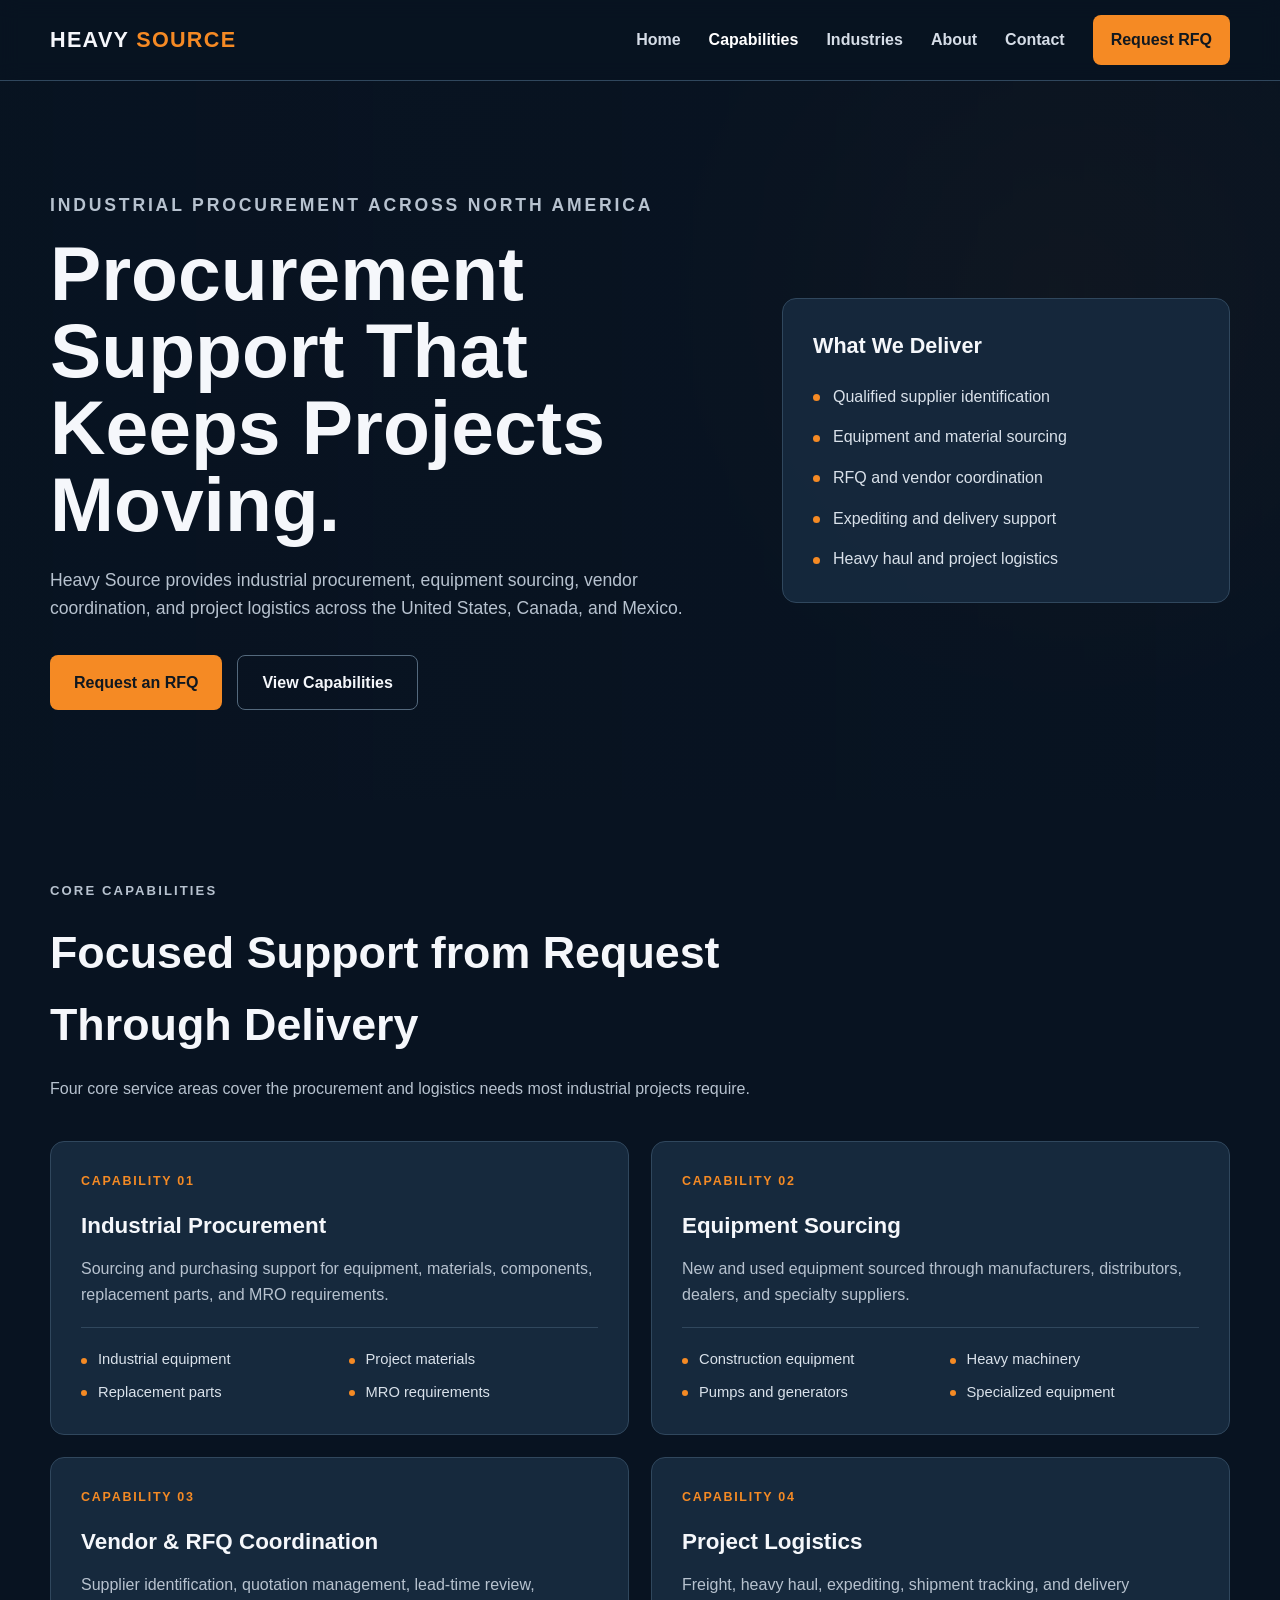
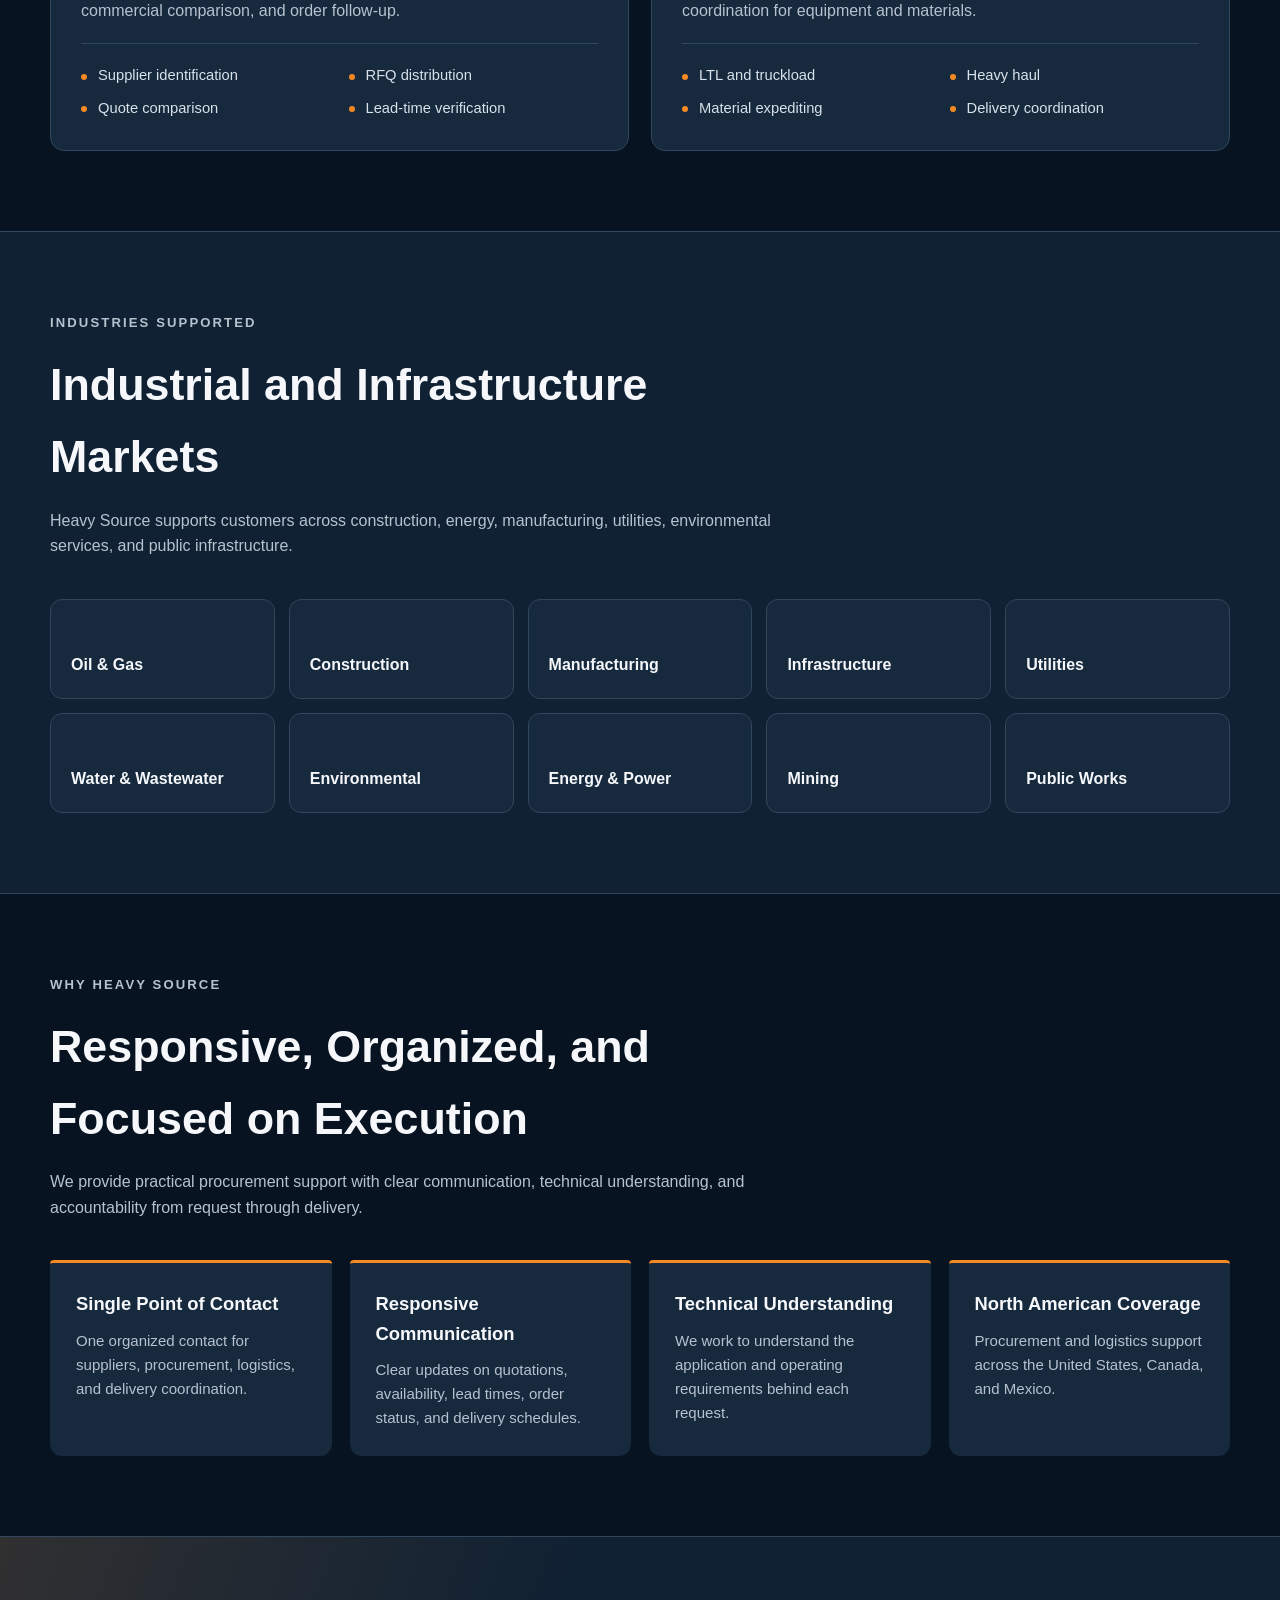
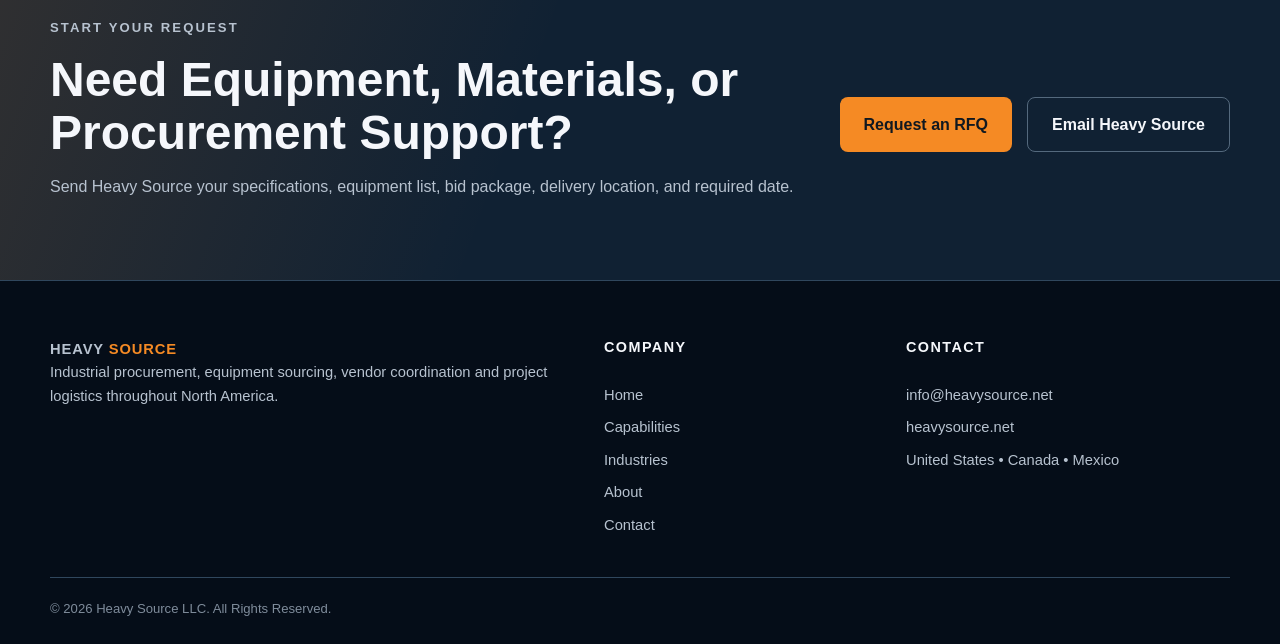
==== commit 117b4840: "Redesign capabilities page" ====
--- a/capabilities.html
+++ b/capabilities.html
@@ -1249,6 +1249,109 @@
 </section>
 
 </main>
+  <footer>
+
+<div class="container footer-grid">
+
+<div class="footer-brand">
+
+<a href="index.html" class="logo">
+
+HEAVY <span>SOURCE</span>
+
+</a>
+
+<p>
+
+Industrial procurement, equipment sourcing,
+vendor coordination and project logistics
+throughout North America.
+
+</p>
+
+</div>
+
+<div class="footer-links">
+
+<h3>Company</h3>
+
+<a href="index.html">
+
+Home
+
+</a>
+
+<a href="capabilities.html">
+
+Capabilities
+
+</a>
+
+<a href="index.html#industries">
+
+Industries
+
+</a>
+
+<a href="index.html#about">
+
+About
+
+</a>
+
+<a href="index.html#contact">
+
+Contact
+
+</a>
+
+</div>
+
+<div class="footer-contact">
+
+<h3>Contact</h3>
+
+<a href="mailto:info@heavysource.net">
+
+info@heavysource.net
+
+</a>
+
+<a href="https://heavysource.net">
+
+heavysource.net
+
+</a>
+
+<p>
+
+United States • Canada • Mexico
+
+</p>
+
+</div>
+
+</div>
+
+<div class="container footer-bottom">
+
+© <span id="year"></span> Heavy Source LLC.
+All Rights Reserved.
+
+</div>
+
+</footer>
+
+<script>
+
+document.getElementById("year").textContent =
+new Date().getFullYear();
+
+</script>
+
+</body>
+
+</html>
 
   
 
